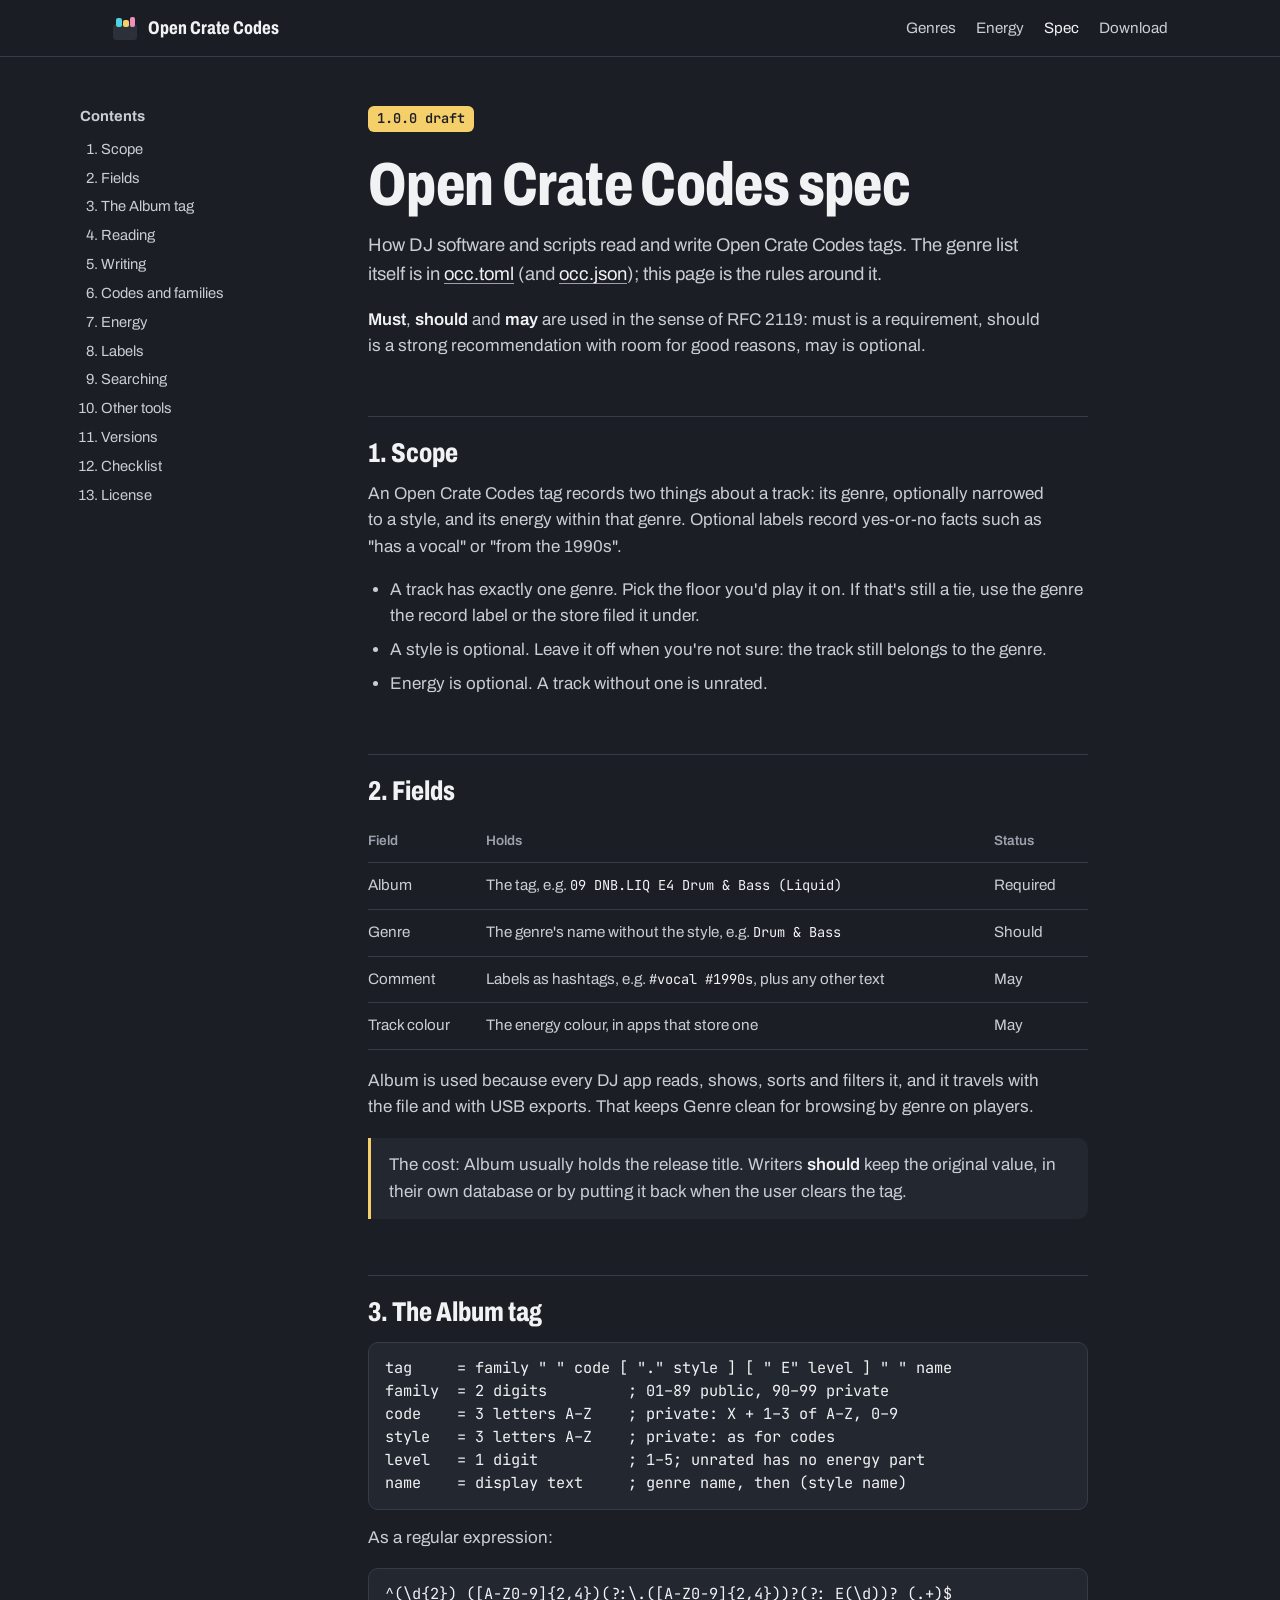
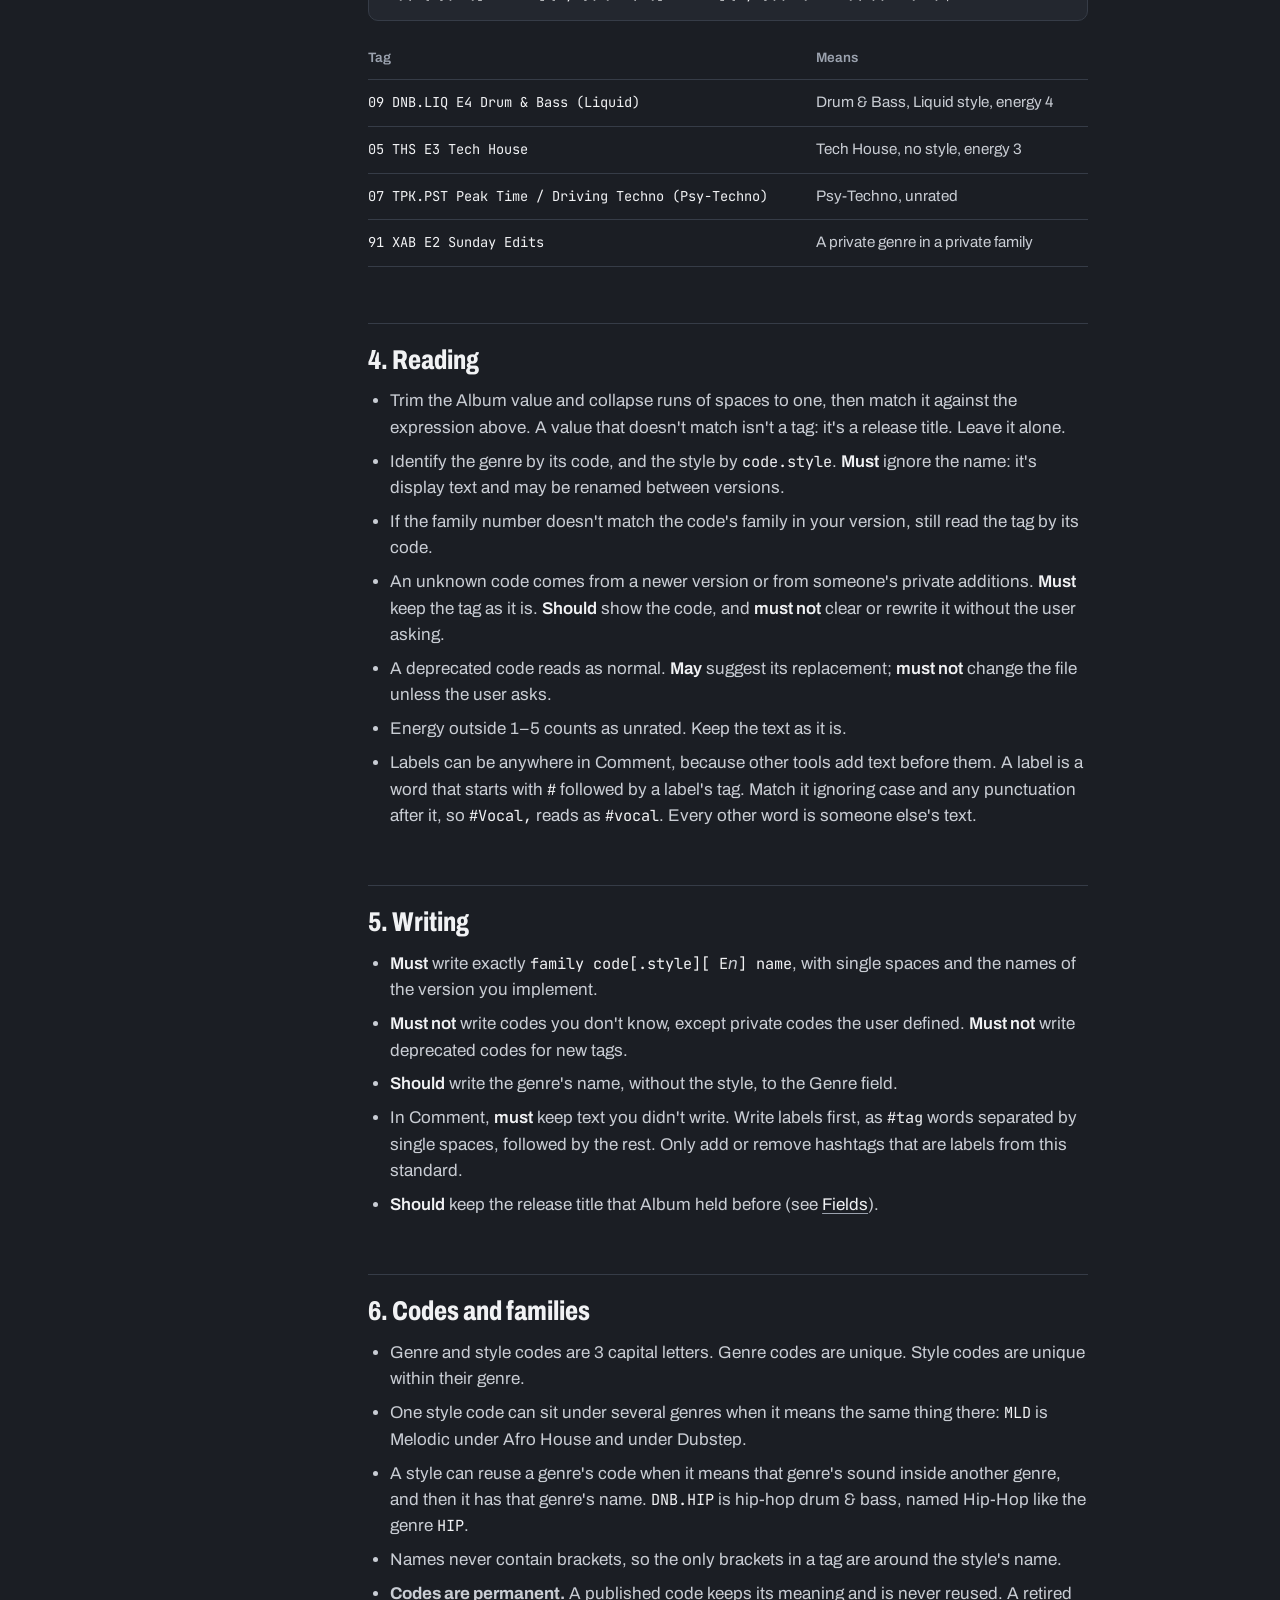
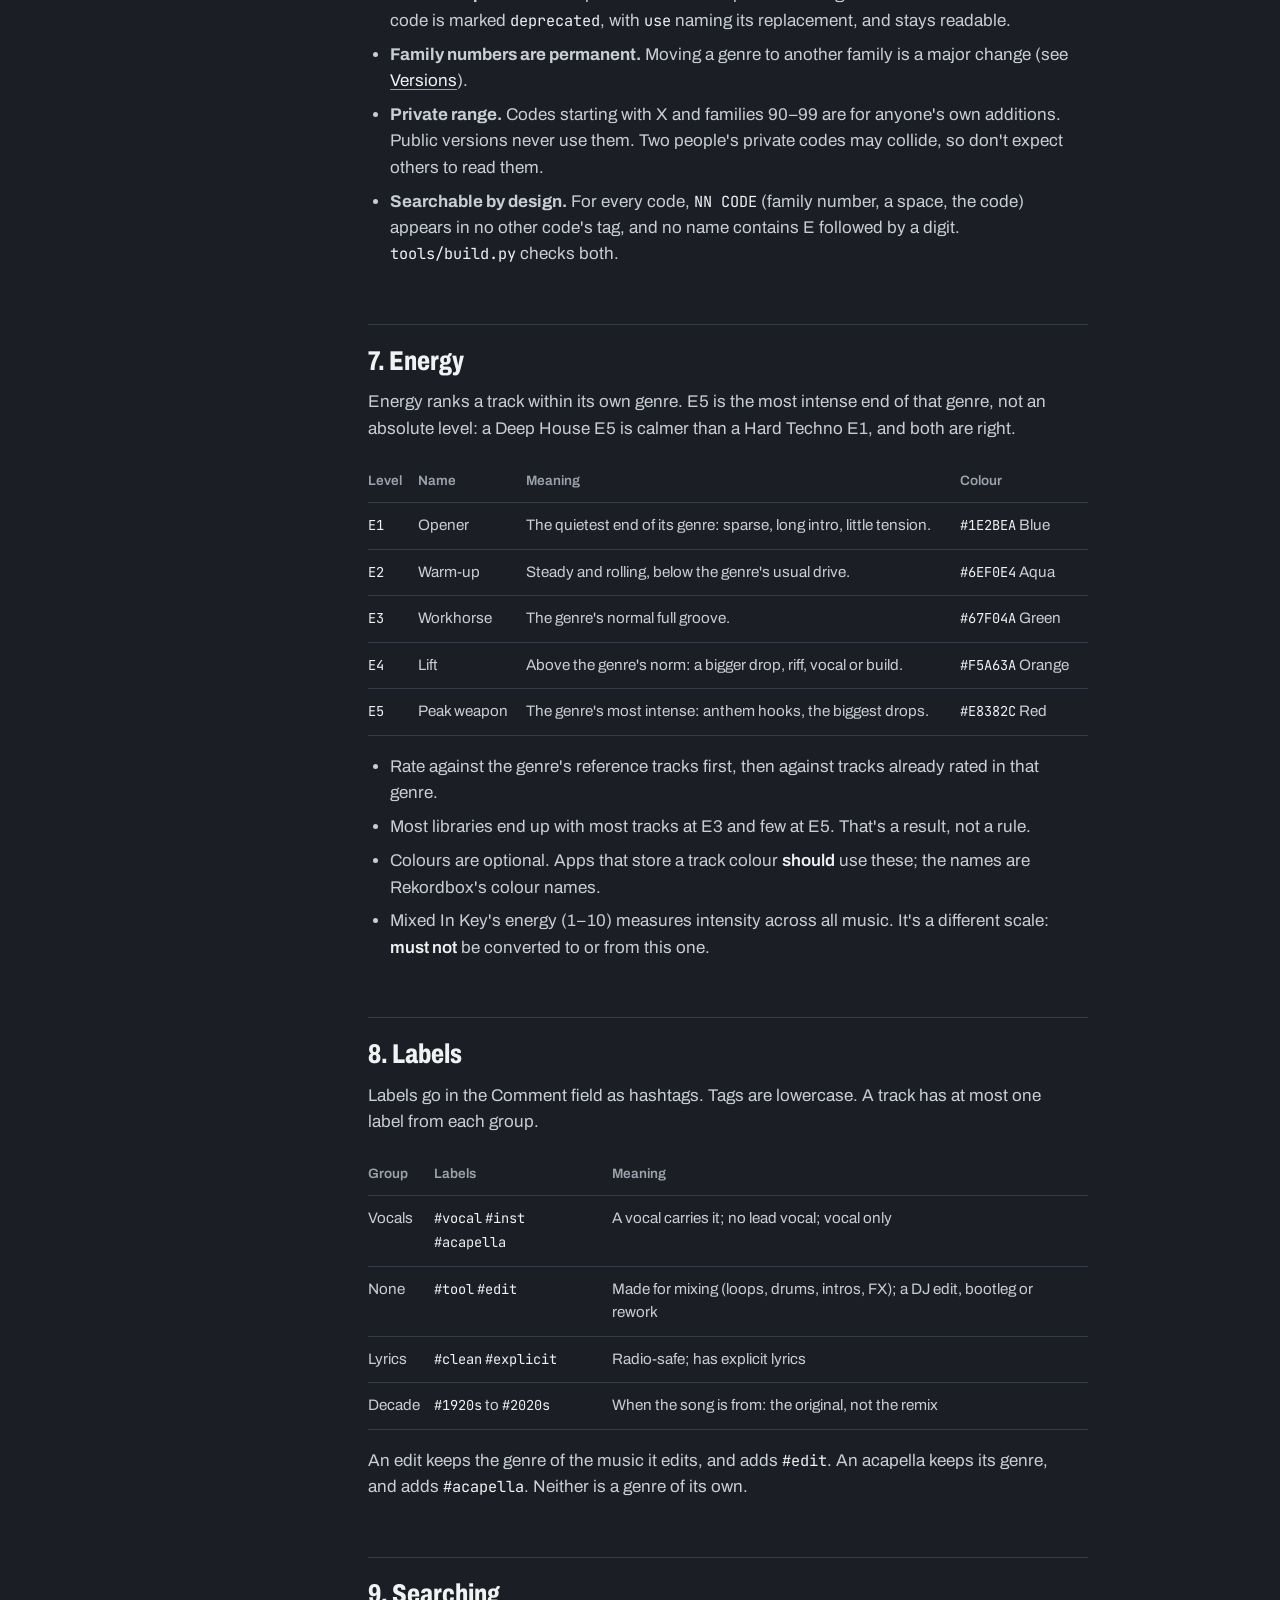
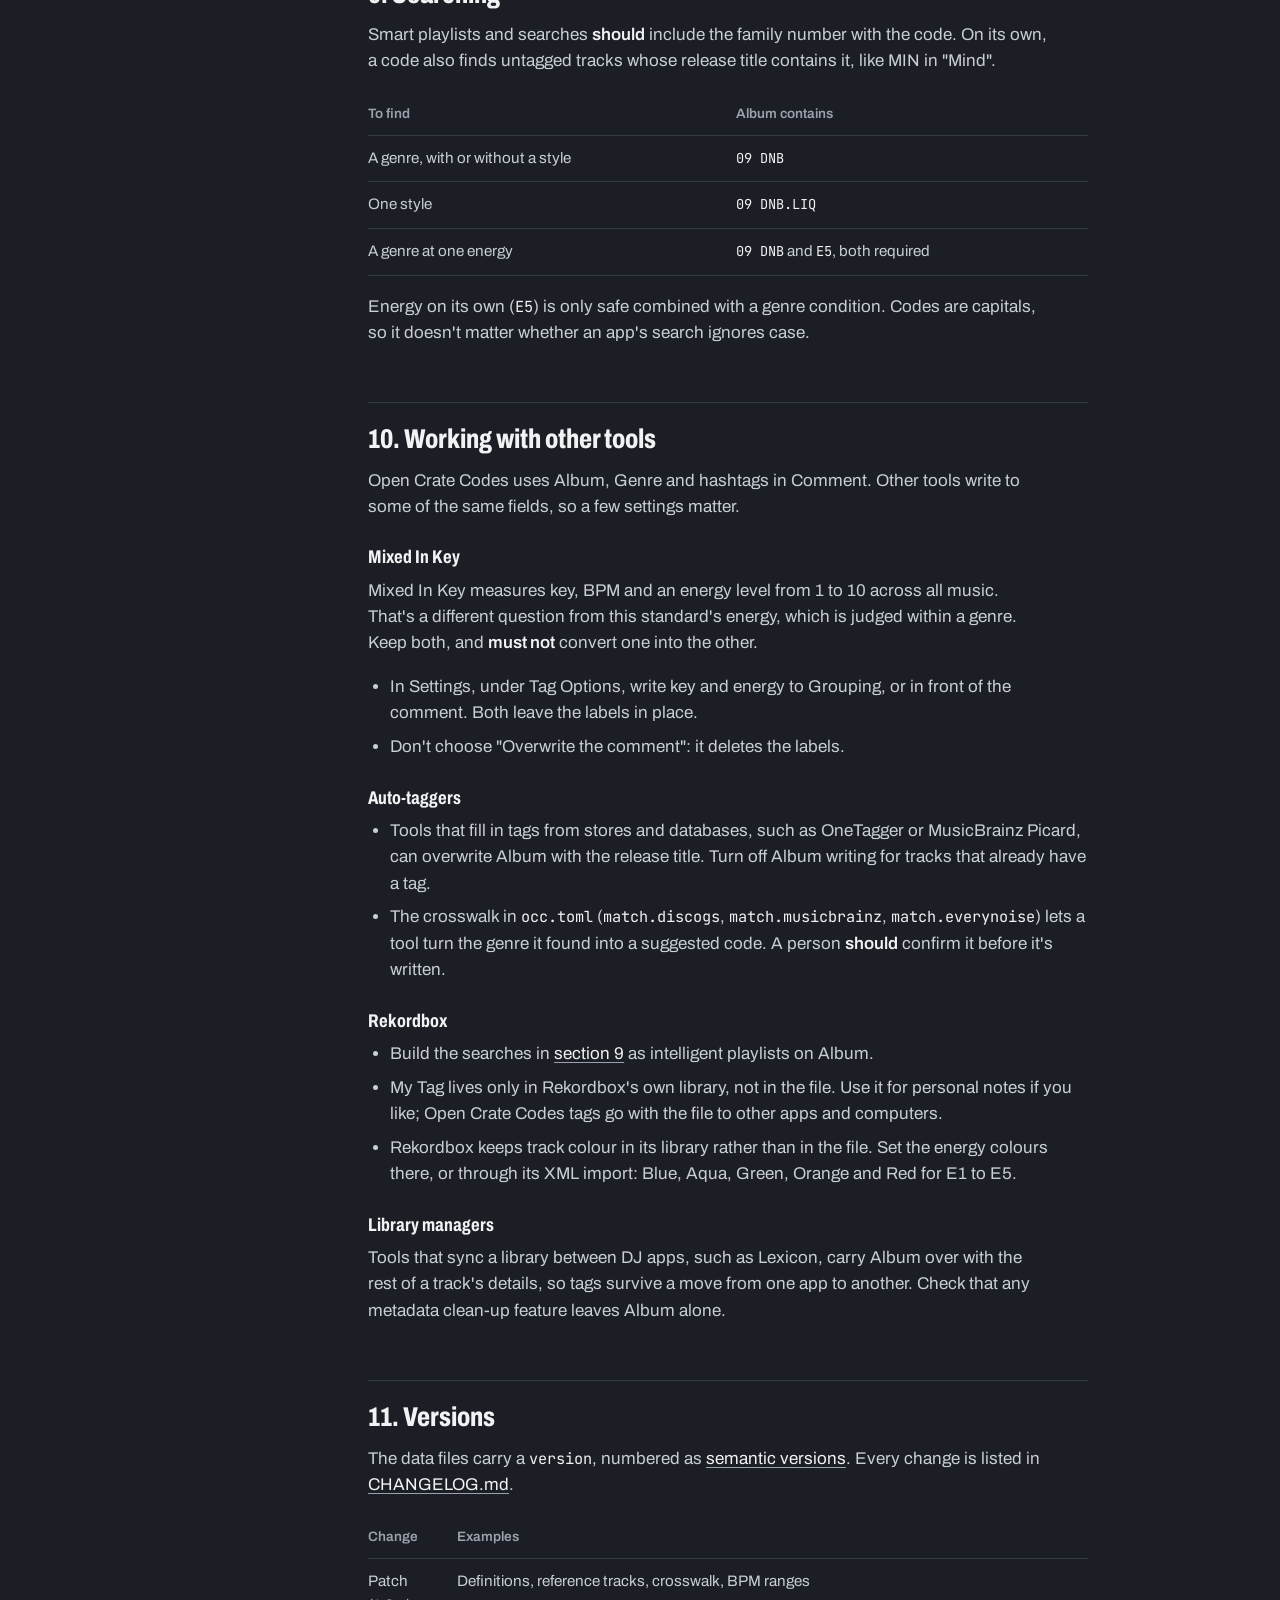
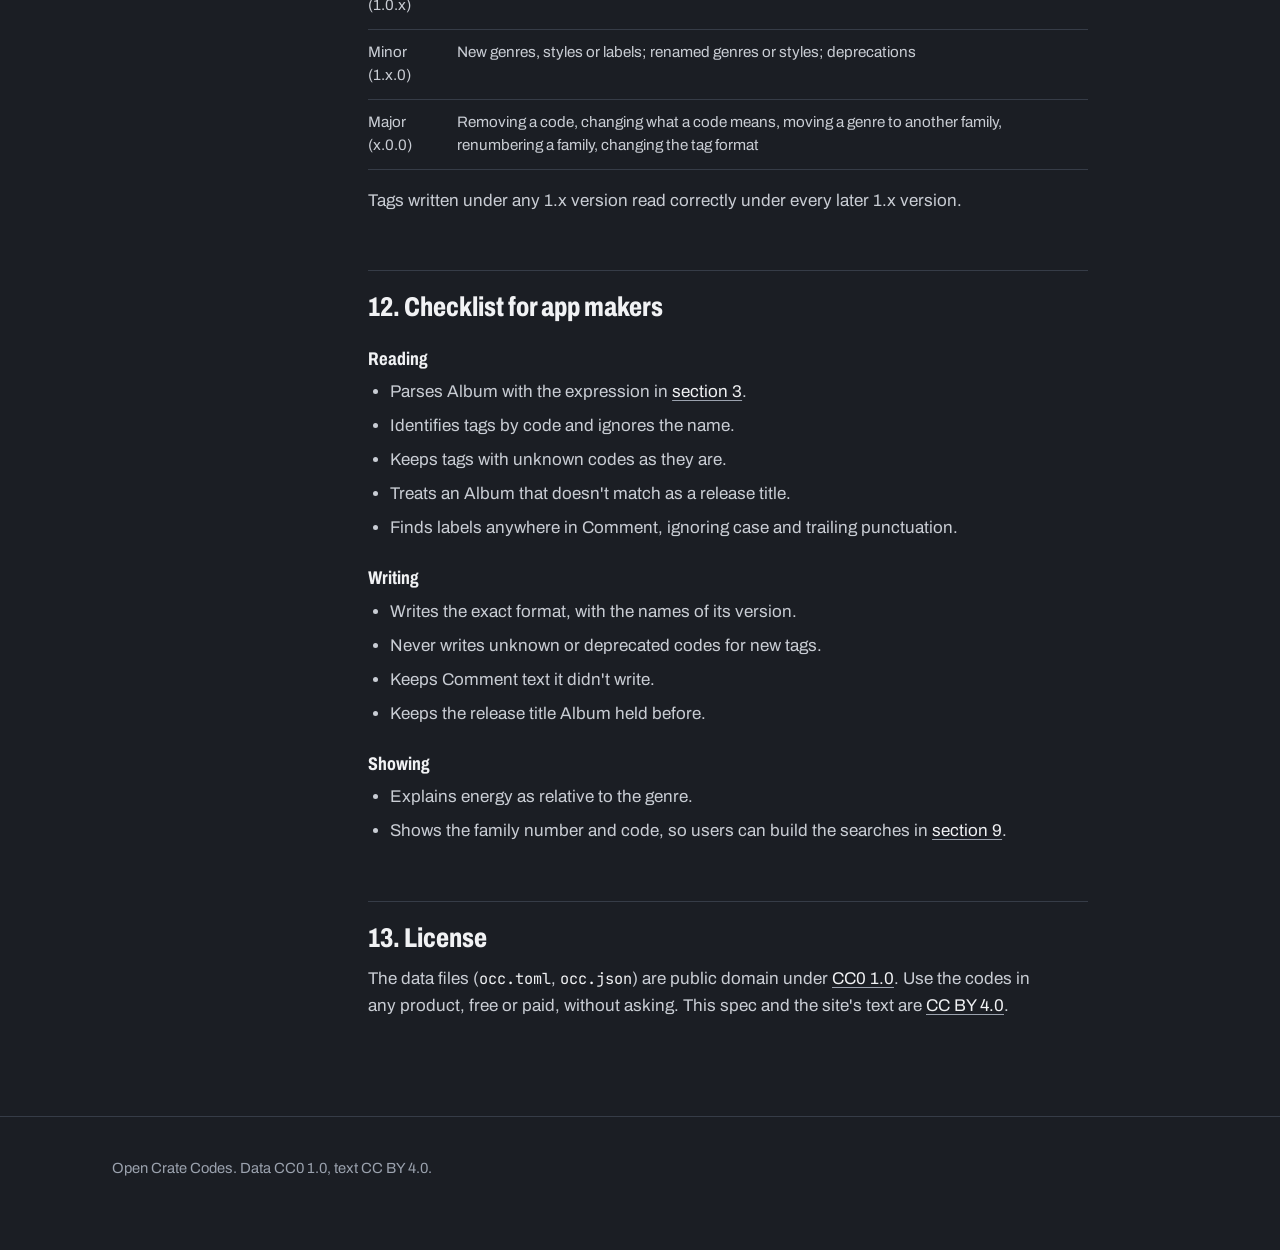
==== spec.html @ 87630970 "Initial commit" ====
<!doctype html>
<html lang="en">
<head>
<meta charset="utf-8">
<meta name="viewport" content="width=device-width, initial-scale=1, viewport-fit=cover">
<title>Open Crate Codes spec</title>
<meta name="description" content="How to read and write Open Crate Codes genre and energy tags: fields, grammar, codes, energy, labels and versioning.">
<meta name="theme-color" content="#1B1E24">
<link rel="icon" href="favicon.svg" type="image/svg+xml">
<link rel="preconnect" href="https://fonts.googleapis.com">
<link rel="preconnect" href="https://fonts.gstatic.com" crossorigin>
<link rel="stylesheet" href="https://fonts.googleapis.com/css2?family=Archivo:wdth,wght@62..125,100..900&family=JetBrains+Mono:wght@400..700&display=swap">
<link rel="stylesheet" href="style.css">
</head>
<body>

<header class="top">
  <div class="wrap">
    <a class="mark" href="index.html" aria-label="Open Crate Codes home">
      <svg viewBox="0 0 26 26" aria-hidden="true"><rect x="1" y="9" width="24" height="16" rx="3" fill="#2B3039"/><rect x="4" y="3" width="6" height="9" rx="2" fill="#4FD1E0"/><rect x="11" y="5" width="6" height="7" rx="2" fill="#F5D06A"/><rect x="18" y="2" width="5" height="10" rx="2" fill="#F28FB8"/></svg>
      <span>Open Crate Codes</span>
    </a>
    <nav aria-label="Main">
      <ul>
        <li><a href="index.html#genres">Genres</a></li>
        <li><a href="index.html#energy">Energy</a></li>
        <li><a href="spec.html" aria-current="page">Spec</a></li>
        <li><a href="index.html#use">Download</a></li>
      </ul>
    </nav>
  </div>
</header>

<main class="wrap doc">
  <nav class="toc" aria-label="Contents">
    <b>Contents</b>
    <ol>
      <li><a href="#scope">Scope</a></li>
      <li><a href="#fields">Fields</a></li>
      <li><a href="#grammar">The Album tag</a></li>
      <li><a href="#reading">Reading</a></li>
      <li><a href="#writing">Writing</a></li>
      <li><a href="#codes">Codes and families</a></li>
      <li><a href="#energy">Energy</a></li>
      <li><a href="#labels">Labels</a></li>
      <li><a href="#searching">Searching</a></li>
      <li><a href="#tools">Other tools</a></li>
      <li><a href="#versions">Versions</a></li>
      <li><a href="#checklist">Checklist</a></li>
      <li><a href="#license">License</a></li>
    </ol>
  </nav>

  <article class="prose">
    <span class="draft">1.0.0 draft</span>
    <h1>Open Crate Codes spec</h1>
    <p class="lede">How DJ software and scripts read and write Open Crate Codes tags. The genre list itself is in <a href="occ.toml">occ.toml</a> (and <a href="occ.json">occ.json</a>); this page is the rules around it.</p>
    <p><span class="must">Must</span>, <span class="must">should</span> and <span class="must">may</span> are used in the sense of RFC 2119: must is a requirement, should is a strong recommendation with room for good reasons, may is optional.</p>

    <h2 id="scope">1. Scope</h2>
    <p>An Open Crate Codes tag records two things about a track: its genre, optionally narrowed to a style, and its energy within that genre. Optional labels record yes-or-no facts such as "has a vocal" or "from the 1990s".</p>
    <ul>
      <li>A track has exactly one genre. Pick the floor you'd play it on. If that's still a tie, use the genre the record label or the store filed it under.</li>
      <li>A style is optional. Leave it off when you're not sure: the track still belongs to the genre.</li>
      <li>Energy is optional. A track without one is unrated.</li>
    </ul>

    <h2 id="fields">2. Fields</h2>
    <table>
      <thead><tr><th scope="col">Field</th><th scope="col">Holds</th><th scope="col">Status</th></tr></thead>
      <tbody>
        <tr><td>Album</td><td>The tag, e.g. <code>09 DNB.LIQ E4 Drum &amp; Bass (Liquid)</code></td><td>Required</td></tr>
        <tr><td>Genre</td><td>The genre's name without the style, e.g. <code>Drum &amp; Bass</code></td><td>Should</td></tr>
        <tr><td>Comment</td><td>Labels as hashtags, e.g. <code>#vocal #1990s</code>, plus any other text</td><td>May</td></tr>
        <tr><td>Track colour</td><td>The energy colour, in apps that store one</td><td>May</td></tr>
      </tbody>
    </table>
    <p>Album is used because every DJ app reads, shows, sorts and filters it, and it travels with the file and with USB exports. That keeps Genre clean for browsing by genre on players.</p>
    <div class="callout"><p>The cost: Album usually holds the release title. Writers <span class="must">should</span> keep the original value, in their own database or by putting it back when the user clears the tag.</p></div>

    <h2 id="grammar">3. The Album tag</h2>
    <pre>tag     = family " " code [ "." style ] [ " E" level ] " " name
family  = 2 digits         ; 01–89 public, 90–99 private
code    = 3 letters A–Z    ; private: X + 1–3 of A–Z, 0–9
style   = 3 letters A–Z    ; private: as for codes
level   = 1 digit          ; 1–5; unrated has no energy part
name    = display text     ; genre name, then (style name)</pre>
    <p>As a regular expression:</p>
    <pre>^(\d{2}) ([A-Z0-9]{2,4})(?:\.([A-Z0-9]{2,4}))?(?: E(\d))? (.+)$</pre>
    <table>
      <thead><tr><th scope="col">Tag</th><th scope="col">Means</th></tr></thead>
      <tbody>
        <tr><td><code>09 DNB.LIQ E4 Drum &amp; Bass (Liquid)</code></td><td>Drum &amp; Bass, Liquid style, energy 4</td></tr>
        <tr><td><code>05 THS E3 Tech House</code></td><td>Tech House, no style, energy 3</td></tr>
        <tr><td><code>07 TPK.PST Peak Time / Driving Techno (Psy-Techno)</code></td><td>Psy-Techno, unrated</td></tr>
        <tr><td><code>91 XAB E2 Sunday Edits</code></td><td>A private genre in a private family</td></tr>
      </tbody>
    </table>

    <h2 id="reading">4. Reading</h2>
    <ul>
      <li>Trim the Album value and collapse runs of spaces to one, then match it against the expression above. A value that doesn't match isn't a tag: it's a release title. Leave it alone.</li>
      <li>Identify the genre by its code, and the style by <code>code.style</code>. <span class="must">Must</span> ignore the name: it's display text and may be renamed between versions.</li>
      <li>If the family number doesn't match the code's family in your version, still read the tag by its code.</li>
      <li>An unknown code comes from a newer version or from someone's private additions. <span class="must">Must</span> keep the tag as it is. <span class="must">Should</span> show the code, and <span class="must">must not</span> clear or rewrite it without the user asking.</li>
      <li>A deprecated code reads as normal. <span class="must">May</span> suggest its replacement; <span class="must">must not</span> change the file unless the user asks.</li>
      <li>Energy outside 1–5 counts as unrated. Keep the text as it is.</li>
      <li>Labels can be anywhere in Comment, because other tools add text before them. A label is a word that starts with <code>#</code> followed by a label's tag. Match it ignoring case and any punctuation after it, so <code>#Vocal,</code> reads as <code>#vocal</code>. Every other word is someone else's text.</li>
    </ul>

    <h2 id="writing">5. Writing</h2>
    <ul>
      <li><span class="must">Must</span> write exactly <code>family code[.style][ E</code><i>n</i><code>] name</code>, with single spaces and the names of the version you implement.</li>
      <li><span class="must">Must not</span> write codes you don't know, except private codes the user defined. <span class="must">Must not</span> write deprecated codes for new tags.</li>
      <li><span class="must">Should</span> write the genre's name, without the style, to the Genre field.</li>
      <li>In Comment, <span class="must">must</span> keep text you didn't write. Write labels first, as <code>#tag</code> words separated by single spaces, followed by the rest. Only add or remove hashtags that are labels from this standard.</li>
      <li><span class="must">Should</span> keep the release title that Album held before (see <a href="#fields">Fields</a>).</li>
    </ul>

    <h2 id="codes">6. Codes and families</h2>
    <ul>
      <li>Genre and style codes are 3 capital letters. Genre codes are unique. Style codes are unique within their genre.</li>
      <li>One style code can sit under several genres when it means the same thing there: <code>MLD</code> is Melodic under Afro House and under Dubstep.</li>
      <li>A style can reuse a genre's code when it means that genre's sound inside another genre, and then it has that genre's name. <code>DNB.HIP</code> is hip-hop drum &amp; bass, named Hip-Hop like the genre <code>HIP</code>.</li>
      <li>Names never contain brackets, so the only brackets in a tag are around the style's name.</li>
      <li><b>Codes are permanent.</b> A published code keeps its meaning and is never reused. A retired code is marked <code>deprecated</code>, with <code>use</code> naming its replacement, and stays readable.</li>
      <li><b>Family numbers are permanent.</b> Moving a genre to another family is a major change (see <a href="#versions">Versions</a>).</li>
      <li><b>Private range.</b> Codes starting with X and families 90–99 are for anyone's own additions. Public versions never use them. Two people's private codes may collide, so don't expect others to read them.</li>
      <li><b>Searchable by design.</b> For every code, <code>NN CODE</code> (family number, a space, the code) appears in no other code's tag, and no name contains E followed by a digit. <code>tools/build.py</code> checks both.</li>
    </ul>

    <h2 id="energy">7. Energy</h2>
    <p>Energy ranks a track within its own genre. E5 is the most intense end of that genre, not an absolute level: a Deep House E5 is calmer than a Hard Techno E1, and both are right.</p>
    <table>
      <thead><tr><th scope="col">Level</th><th scope="col">Name</th><th scope="col">Meaning</th><th scope="col">Colour</th></tr></thead>
      <tbody>
        <tr><td><code>E1</code></td><td>Opener</td><td>The quietest end of its genre: sparse, long intro, little tension.</td><td><code>#1E2BEA</code> Blue</td></tr>
        <tr><td><code>E2</code></td><td>Warm-up</td><td>Steady and rolling, below the genre's usual drive.</td><td><code>#6EF0E4</code> Aqua</td></tr>
        <tr><td><code>E3</code></td><td>Workhorse</td><td>The genre's normal full groove.</td><td><code>#67F04A</code> Green</td></tr>
        <tr><td><code>E4</code></td><td>Lift</td><td>Above the genre's norm: a bigger drop, riff, vocal or build.</td><td><code>#F5A63A</code> Orange</td></tr>
        <tr><td><code>E5</code></td><td>Peak weapon</td><td>The genre's most intense: anthem hooks, the biggest drops.</td><td><code>#E8382C</code> Red</td></tr>
      </tbody>
    </table>
    <ul>
      <li>Rate against the genre's reference tracks first, then against tracks already rated in that genre.</li>
      <li>Most libraries end up with most tracks at E3 and few at E5. That's a result, not a rule.</li>
      <li>Colours are optional. Apps that store a track colour <span class="must">should</span> use these; the names are Rekordbox's colour names.</li>
      <li>Mixed In Key's energy (1–10) measures intensity across all music. It's a different scale: <span class="must">must not</span> be converted to or from this one.</li>
    </ul>

    <h2 id="labels">8. Labels</h2>
    <p>Labels go in the Comment field as hashtags. Tags are lowercase. A track has at most one label from each group.</p>
    <table>
      <thead><tr><th scope="col">Group</th><th scope="col">Labels</th><th scope="col">Meaning</th></tr></thead>
      <tbody>
        <tr><td>Vocals</td><td><code>#vocal</code> <code>#inst</code> <code>#acapella</code></td><td>A vocal carries it; no lead vocal; vocal only</td></tr>
        <tr><td>None</td><td><code>#tool</code> <code>#edit</code></td><td>Made for mixing (loops, drums, intros, FX); a DJ edit, bootleg or rework</td></tr>
        <tr><td>Lyrics</td><td><code>#clean</code> <code>#explicit</code></td><td>Radio-safe; has explicit lyrics</td></tr>
        <tr><td>Decade</td><td><code>#1920s</code> to <code>#2020s</code></td><td>When the song is from: the original, not the remix</td></tr>
      </tbody>
    </table>
    <p>An edit keeps the genre of the music it edits, and adds <code>#edit</code>. An acapella keeps its genre, and adds <code>#acapella</code>. Neither is a genre of its own.</p>

    <h2 id="searching">9. Searching</h2>
    <p>Smart playlists and searches <span class="must">should</span> include the family number with the code. On its own, a code also finds untagged tracks whose release title contains it, like MIN in "Mind".</p>
    <table>
      <thead><tr><th scope="col">To find</th><th scope="col">Album contains</th></tr></thead>
      <tbody>
        <tr><td>A genre, with or without a style</td><td><code>09 DNB</code></td></tr>
        <tr><td>One style</td><td><code>09 DNB.LIQ</code></td></tr>
        <tr><td>A genre at one energy</td><td><code>09 DNB</code> and <code>E5</code>, both required</td></tr>
      </tbody>
    </table>
    <p>Energy on its own (<code>E5</code>) is only safe combined with a genre condition. Codes are capitals, so it doesn't matter whether an app's search ignores case.</p>

    <h2 id="tools">10. Working with other tools</h2>
    <p>Open Crate Codes uses Album, Genre and hashtags in Comment. Other tools write to some of the same fields, so a few settings matter.</p>

    <h3>Mixed In Key</h3>
    <p>Mixed In Key measures key, BPM and an energy level from 1 to 10 across all music. That's a different question from this standard's energy, which is judged within a genre. Keep both, and <span class="must">must not</span> convert one into the other.</p>
    <ul>
      <li>In Settings, under Tag Options, write key and energy to Grouping, or in front of the comment. Both leave the labels in place.</li>
      <li>Don't choose "Overwrite the comment": it deletes the labels.</li>
    </ul>

    <h3>Auto-taggers</h3>
    <ul>
      <li>Tools that fill in tags from stores and databases, such as OneTagger or MusicBrainz Picard, can overwrite Album with the release title. Turn off Album writing for tracks that already have a tag.</li>
      <li>The crosswalk in <code>occ.toml</code> (<code>match.discogs</code>, <code>match.musicbrainz</code>, <code>match.everynoise</code>) lets a tool turn the genre it found into a suggested code. A person <span class="must">should</span> confirm it before it's written.</li>
    </ul>

    <h3>Rekordbox</h3>
    <ul>
      <li>Build the searches in <a href="#searching">section 9</a> as intelligent playlists on Album.</li>
      <li>My Tag lives only in Rekordbox's own library, not in the file. Use it for personal notes if you like; Open Crate Codes tags go with the file to other apps and computers.</li>
      <li>Rekordbox keeps track colour in its library rather than in the file. Set the energy colours there, or through its XML import: Blue, Aqua, Green, Orange and Red for E1 to E5.</li>
    </ul>

    <h3>Library managers</h3>
    <p>Tools that sync a library between DJ apps, such as Lexicon, carry Album over with the rest of a track's details, so tags survive a move from one app to another. Check that any metadata clean-up feature leaves Album alone.</p>

    <h2 id="versions">11. Versions</h2>
    <p>The data files carry a <code>version</code>, numbered as <a href="https://semver.org/">semantic versions</a>. Every change is listed in <a href="CHANGELOG.md">CHANGELOG.md</a>.</p>
    <table>
      <thead><tr><th scope="col">Change</th><th scope="col">Examples</th></tr></thead>
      <tbody>
        <tr><td>Patch (1.0.x)</td><td>Definitions, reference tracks, crosswalk, BPM ranges</td></tr>
        <tr><td>Minor (1.x.0)</td><td>New genres, styles or labels; renamed genres or styles; deprecations</td></tr>
        <tr><td>Major (x.0.0)</td><td>Removing a code, changing what a code means, moving a genre to another family, renumbering a family, changing the tag format</td></tr>
      </tbody>
    </table>
    <p>Tags written under any 1.x version read correctly under every later 1.x version.</p>

    <h2 id="checklist">12. Checklist for app makers</h2>
    <h3>Reading</h3>
    <ul>
      <li>Parses Album with the expression in <a href="#grammar">section 3</a>.</li>
      <li>Identifies tags by code and ignores the name.</li>
      <li>Keeps tags with unknown codes as they are.</li>
      <li>Treats an Album that doesn't match as a release title.</li>
      <li>Finds labels anywhere in Comment, ignoring case and trailing punctuation.</li>
    </ul>
    <h3>Writing</h3>
    <ul>
      <li>Writes the exact format, with the names of its version.</li>
      <li>Never writes unknown or deprecated codes for new tags.</li>
      <li>Keeps Comment text it didn't write.</li>
      <li>Keeps the release title Album held before.</li>
    </ul>
    <h3>Showing</h3>
    <ul>
      <li>Explains energy as relative to the genre.</li>
      <li>Shows the family number and code, so users can build the searches in <a href="#searching">section 9</a>.</li>
    </ul>

    <h2 id="license">13. License</h2>
    <p>The data files (<code>occ.toml</code>, <code>occ.json</code>) are public domain under <a href="https://creativecommons.org/publicdomain/zero/1.0/">CC0 1.0</a>. Use the codes in any product, free or paid, without asking. This spec and the site's text are <a href="https://creativecommons.org/licenses/by/4.0/">CC BY 4.0</a>.</p>
  </article>
</main>

<footer>
  <div class="wrap">
    <p>Open Crate Codes. Data CC0 1.0, text CC BY 4.0.</p>
  </div>
</footer>
</body>
</html>
---- style.css ----
/* Open Crate Codes. One graphite crate; the colour comes from the standard itself: 12 family
   colours and 5 energy colours. Headings are condensed like crate-divider labels; anything you'd
   type into a tag is set in mono. */
:root {
  --ground: #1B1E24;
  --surface: #23272F;
  --raised: #2B3039;
  --line: #363C47;
  --ink: #F1F2F4;
  --ink-2: #C9CDD4;
  --muted: #9BA2AE;
  --focus: #F5D06A;

  --e1: #1E2BEA; --e2: #6EF0E4; --e3: #67F04A; --e4: #F5A63A; --e5: #E8382C;

  --sans: "Archivo", system-ui, -apple-system, "Segoe UI", sans-serif;
  --mono: "JetBrains Mono", ui-monospace, "SF Mono", Menlo, monospace;

  --wrap: 1120px;
  --gutter: 16px;
  color-scheme: dark;
}
@media (min-width: 720px) { :root { --gutter: 32px; } }

* { box-sizing: border-box; }
/* Components set their own display; `hidden` must still win. */
[hidden] { display: none !important; }
html { -webkit-text-size-adjust: 100%; scroll-padding-top: 72px; }
body {
  margin: 0;
  background: var(--ground);
  color: var(--ink-2);
  font: 400 17px/1.55 var(--sans);
}
img, svg { display: block; max-width: 100%; }
a { color: var(--ink); text-decoration-color: var(--muted); text-underline-offset: 3px; }
a:hover { text-decoration-color: var(--ink); }
:focus-visible { outline: 2px solid var(--focus); outline-offset: 3px; border-radius: 4px; }
code, kbd, pre { font-family: var(--mono); font-size: .9em; }
code { color: var(--ink); }
h1, h2, h3 { color: var(--ink); font-family: var(--sans); font-stretch: 75%; line-height: 1.05; margin: 0; }
h1 { font-size: clamp(2.3rem, 6vw, 3.8rem); font-weight: 800; letter-spacing: -.01em; }
h2 { font-size: clamp(1.8rem, 4vw, 2.6rem); font-weight: 780; }
h3 { font-size: 1.3rem; font-weight: 720; }
p { margin: 0 0 1em; max-width: 68ch; }
.wrap { max-width: var(--wrap); margin: 0 auto; padding: 0 var(--gutter); }
.lede { font-size: 1.15rem; color: var(--ink-2); max-width: 60ch; }
.muted { color: var(--muted); }
.sr-only { position: absolute; width: 1px; height: 1px; overflow: hidden; clip: rect(0 0 0 0); white-space: nowrap; }

/* Header */
.top { position: sticky; top: 0; z-index: 10; background: color-mix(in srgb, var(--ground) 92%, transparent); backdrop-filter: blur(8px); border-bottom: 1px solid var(--line); }
.top .wrap { display: flex; align-items: center; gap: 24px; height: 56px; }
.mark { display: flex; align-items: center; gap: 10px; color: var(--ink); text-decoration: none; font-weight: 750; font-stretch: 75%; font-size: 1.15rem; white-space: nowrap; }
.mark svg { width: 26px; height: 26px; }
.top nav { margin-left: auto; overflow-x: auto; scrollbar-width: none; }
.top nav::-webkit-scrollbar { display: none; }
.top nav ul { display: flex; gap: 20px; list-style: none; margin: 0; padding: 0; }
.top nav a { color: var(--ink-2); text-decoration: none; font-size: .95rem; white-space: nowrap; }
.top nav a:hover, .top nav a[aria-current] { color: var(--ink); }
@media (max-width: 719px) {
  .mark span { display: none; }
  .top .wrap { gap: 16px; }
  /* The nav scrolls sideways on phones; the fade shows there's more. */
  .top nav { -webkit-mask-image: linear-gradient(90deg, #000 85%, transparent); mask-image: linear-gradient(90deg, #000 85%, transparent); }
}

.block { padding: 72px 0; border-top: 1px solid var(--line); }
.block > .wrap > h2 { margin-bottom: 14px; }
.draft { display: inline-block; font: 600 .85rem/1 var(--mono); color: var(--ground); background: var(--focus); padding: 6px 9px; border-radius: 6px; margin-bottom: 22px; }

/* Hero: the tag itself */
.hero { padding: 56px 0 64px; }
.hero h1 { max-width: 15ch; margin-bottom: 18px; }
.hero-head p:last-child { margin-bottom: 0; }
@media (min-width: 960px) {
  .hero-head { display: grid; grid-template-columns: 1fr 1fr; gap: 48px; align-items: end; }
  .hero h1 { margin-bottom: 0; }
}
.tag { margin: 40px 0 0; display: flex; flex-wrap: wrap; align-items: flex-start; gap: 6px 0.6ch; font-family: var(--mono); font-size: clamp(1.3rem, 4.1vw, 2.85rem); font-weight: 600; line-height: 1.1; color: var(--ink); }
.tag .part { display: inline-flex; flex-direction: column; gap: 10px; }
.tag .part > span:first-child { white-space: nowrap; }
.tag .part.name > span:first-child { white-space: normal; font-weight: 400; color: var(--ink-2); }
.tag .part small { font: 500 .8rem/1.2 var(--sans); color: var(--muted); border-top: 2px solid currentColor; padding-top: 6px; white-space: nowrap; }
.tag .e { padding: 0 .22em; border-radius: .16em; }
.tag .style { color: var(--muted); }
input[type="search"] { font: inherit; color: var(--ink); background: var(--surface); border: 1px solid var(--line); border-radius: 10px; padding: 10px 12px; min-height: 44px; width: 100%; }

/* Hero studio: the picker on the left, the crate it sorts into on the right. */
/* minmax(0, …) everywhere: the crate's long rows must truncate, not widen the column. */
.studio { display: grid; grid-template-columns: minmax(0, 1fr); gap: 28px; margin-top: 40px; }
@media (min-width: 960px) { .studio { grid-template-columns: minmax(0, 1.5fr) minmax(0, 1fr); gap: 40px; align-items: start; } }
.studio h2 { font-size: 1.25rem; font-weight: 720; }
.pick-top { display: grid; gap: 12px; margin-bottom: 18px; }
@media (min-width: 600px) { .pick-top { grid-template-columns: auto 1fr; align-items: center; gap: 20px; } }

/* Family tabs, cut like crate dividers: 4 across on phones, 6 across on wider screens. */
.fam-tabs { display: grid; grid-template-columns: repeat(4, 1fr); gap: 6px 5px; align-items: end; }
@media (min-width: 600px) { .fam-tabs { grid-template-columns: repeat(6, 1fr); } }
.fam-btn { display: flex; flex-direction: column; align-items: flex-start; gap: 2px; min-height: 58px; padding: 8px 9px 7px; border: 0; border-radius: 10px 10px 3px 3px; cursor: pointer; text-align: left; color: var(--ink-2); background: color-mix(in srgb, var(--fc) 16%, var(--surface)); box-shadow: inset 0 3px 0 var(--fc); font: 500 .78rem/1.15 var(--sans); }
.fam-btn b { font: 700 .9rem var(--mono); color: var(--fc); }
.fam-btn:hover { background: color-mix(in srgb, var(--fc) 28%, var(--surface)); }
.fam-btn[aria-pressed="true"] { background: var(--fc); color: #16181D; box-shadow: none; }
.fam-btn[aria-pressed="true"] b { color: inherit; }
.fam-panel { margin-top: 8px; padding: 14px; background: var(--surface); border-top: 3px solid var(--fc); border-radius: 0 0 12px 12px; display: grid; gap: 14px; }

.chips { display: flex; flex-wrap: wrap; gap: 6px; }
.chip { display: inline-flex; align-items: baseline; gap: 8px; min-height: 44px; padding: 11px 13px; border: 1px solid var(--line); border-radius: 10px; background: var(--ground); color: var(--ink); font: 500 .93rem/1.2 var(--sans); cursor: pointer; text-align: left; }
.chip code { color: var(--fc, var(--ink-2)); font-weight: 700; font-size: .85rem; }
.chip:hover { border-color: var(--ink-2); }
.chip[aria-pressed="true"] { background: var(--fc, var(--ink)); border-color: var(--fc, var(--ink)); color: #16181D; }
.chip[aria-pressed="true"] code { color: inherit; }
.chips.small .chip { min-height: 40px; padding: 9px 11px; font-size: .88rem; }
.results { margin-bottom: 4px; }
.results .chip { background: var(--surface); }
.pick-row { display: grid; gap: 8px; }
.pick-row > span { font-size: .85rem; color: var(--muted); }
.energy-row { margin-top: 18px; }
.energy-pick { display: flex; flex-wrap: wrap; gap: 6px; }
.energy-pick button { font: 600 .9rem/1 var(--mono); color: var(--ink-2); background: var(--surface); border: 1px solid var(--line); border-radius: 10px; min-height: 44px; min-width: 44px; padding: 0 10px; cursor: pointer; }
.energy-pick button[aria-pressed="true"] { background: var(--lc, var(--raised)); border-color: var(--lc, var(--ink-2)); color: var(--lfg, var(--ink)); }

/* The crate: Album values in sorted order, with yours highlighted. */
.crate { background: var(--surface); border: 1px solid var(--line); border-radius: 14px; padding: 18px; }
.crate ol { list-style: none; margin: 14px 0 14px; padding: 0; display: grid; grid-template-columns: minmax(0, 1fr); gap: 2px; }
.crate li { display: flex; align-items: center; gap: 10px; min-height: 34px; padding: 6px 10px; border-radius: 8px; font: 500 .8rem/1.3 var(--mono); color: var(--muted); }
.crate li i { flex: none; width: 11px; height: 11px; border-radius: 3px; }
.crate li i.none { border: 1px solid var(--muted); }
.crate li span { flex: 1; min-width: 0; overflow: hidden; text-overflow: ellipsis; white-space: nowrap; }
.crate li b { flex: none; font: 600 .72rem var(--sans); color: #16181D; background: var(--fc); border-radius: 5px; padding: 2px 6px; }
.crate li.you { background: var(--raised); color: var(--ink); box-shadow: inset 3px 0 0 var(--fc); }
.crate p { margin: 0; font-size: .88rem; color: var(--muted); }

/* Principles */
.rules { display: grid; gap: 28px 48px; grid-template-columns: 1fr; margin-top: 34px; max-width: 880px; }
@media (min-width: 720px) { .rules { grid-template-columns: 1fr 1fr; } }
.rules h3 { font-size: 1.15rem; margin-bottom: 8px; }
.rules p { margin: 0; font-size: .98rem; }

/* Tempo map */
.tempo { margin-top: 34px; }
.tempo-axis, .tempo-row { display: grid; grid-template-columns: 11.5rem 1fr; gap: 12px; align-items: center; }
.tempo-axis { position: sticky; top: 56px; background: var(--ground); z-index: 1; padding: 6px 0; font: 500 .75rem var(--mono); color: var(--muted); }
.tempo-axis .scale { position: relative; height: 1.2em; }
.tempo-axis .scale span { position: absolute; transform: translateX(-50%); }
.tempo-fam { font-size: .82rem; color: var(--muted); padding: 14px 0 4px; }
.tempo-row { min-height: 26px; }
.tempo-row button { all: unset; cursor: pointer; font: 500 .85rem/1.2 var(--mono); color: var(--ink-2); white-space: nowrap; overflow: hidden; text-overflow: ellipsis; }
.tempo-row button:hover, .tempo-row button:focus-visible { color: var(--ink); }
.tempo-row button b { color: var(--fc); font-weight: 700; margin-right: .6ch; }
/* Grid lines every 30 BPM: the map runs 60–210, so every 20%. */
.track { position: relative; height: 12px; background-image: repeating-linear-gradient(90deg, var(--line) 0 1px, transparent 1px 20%); }
.track i { position: absolute; top: 2px; height: 8px; border-radius: 4px; background: var(--fc); }
.track i.open { border-radius: 4px 0 0 4px; -webkit-mask-image: linear-gradient(90deg, #000 70%, transparent); mask-image: linear-gradient(90deg, #000 70%, transparent); }
@media (max-width: 719px) {
  .tempo-axis, .tempo-row { grid-template-columns: 1fr; gap: 4px; }
  .tempo-axis > span:first-child { display: none; }
  .tempo-row { margin-bottom: 6px; }
}

/* Genre browser: families as crate dividers */
.find { display: flex; flex-wrap: wrap; gap: 12px; align-items: center; margin: 30px 0 8px; }
.find input { flex: 1 1 280px; }
.find output { color: var(--muted); font-size: .9rem; }
.fam { margin-top: 40px; }
.fam-tab { display: inline-flex; align-items: baseline; gap: 12px; background: var(--fc); color: #16181D; padding: 8px 16px 7px; border-radius: 12px 12px 0 0; margin-left: var(--tab, 0); }
.fam-tab b { font: 700 1rem var(--mono); }
.fam-tab h3 { color: inherit; font-size: 1.15rem; }
.fam-tab small { font-size: .85rem; opacity: .8; }
@media (min-width: 900px) { .fam-tab { --tab: calc(var(--slot) * 22%); } }
.fam-body { border-top: 3px solid var(--fc); background: var(--surface); border-radius: 0 0 12px 12px; }
.genre { border-bottom: 1px solid var(--line); }
.genre:last-child { border-bottom: 0; }
.genre summary { list-style: none; display: grid; grid-template-columns: 6.5rem 1fr auto; gap: 14px; align-items: baseline; padding: 14px 18px; cursor: pointer; }
.genre summary::-webkit-details-marker { display: none; }
.genre summary:hover { background: var(--raised); }
.genre summary code { color: var(--fc); font-weight: 700; font-size: 1rem; }
.genre summary .gname { color: var(--ink); font-weight: 600; }
.genre summary .gname small { display: block; color: var(--muted); font-weight: 400; font-size: .88rem; margin-top: 2px; }
.genre summary .bpm { font: 500 .82rem var(--mono); color: var(--muted); white-space: nowrap; }
.genre[open] summary { background: var(--raised); }
.genre .more { padding: 4px 18px 22px calc(6.5rem + 32px); display: grid; gap: 16px; }
.genre .more p { margin: 0; color: var(--ink-2); }
.genre .more h4 { margin: 0 0 6px; font-size: .85rem; font-weight: 600; color: var(--muted); }
.styles { display: flex; flex-wrap: wrap; gap: 6px; list-style: none; margin: 0; padding: 0; }
.styles li { font-size: .9rem; background: var(--ground); border: 1px solid var(--line); border-radius: 8px; padding: 4px 9px; }
.styles li code { color: var(--fc); margin-right: .5ch; }
.styles li.gone { text-decoration: line-through; color: var(--muted); }
.refs { list-style: none; margin: 0; padding: 0; display: grid; gap: 6px; }
.refs li { display: flex; gap: 10px; align-items: baseline; }
.echip { font: 700 .75rem/1 var(--mono); padding: 4px 6px; border-radius: 5px; background: var(--lc); color: var(--lfg); flex: none; }
.xwalk { display: grid; gap: 4px; font-size: .92rem; }
.xwalk div { display: grid; grid-template-columns: 7.5rem 1fr; gap: 10px; }
.xwalk span:first-child { color: var(--muted); }
.badge { font-size: .78rem; color: var(--muted); border: 1px solid var(--line); border-radius: 5px; padding: 0 6px; margin-left: 8px; font-weight: 500; vertical-align: 2px; white-space: nowrap; }
.badge.warn { color: var(--focus); border-color: color-mix(in srgb, var(--focus) 45%, transparent); }
@media (max-width: 719px) {
  .genre summary { grid-template-columns: 1fr auto; padding: 12px 14px; }
  .genre summary code { grid-column: 1 / -1; }
  .genre .more { padding: 4px 14px 20px; }
  .xwalk div { grid-template-columns: 1fr; gap: 0; }
}
.empty { padding: 28px 0; color: var(--muted); }

/* Energy */
.ladders { position: relative; display: grid; grid-template-columns: 3.4rem repeat(3, 1fr); gap: 16px; height: 300px; margin: 36px 0 12px; max-width: 760px; }
.ladders .axis { position: relative; font-size: .78rem; color: var(--muted); border-right: 1px solid var(--line); }
.ladders .axis span { position: absolute; right: 8px; transform: translateY(50%); white-space: nowrap; }
.ladder { position: relative; }
.ladder ol { position: absolute; left: 0; right: 0; bottom: var(--lo); height: var(--h); display: flex; flex-direction: column-reverse; gap: 2px; list-style: none; margin: 0; padding: 0; }
.ladder li { flex: 1; border-radius: 4px; background: var(--lc); color: var(--lfg); font: 700 .72rem var(--mono); display: flex; align-items: center; padding-left: 6px; min-height: 0; }
.ladder p { position: absolute; left: 0; right: 0; bottom: calc(var(--lo) + var(--h) + 6px); margin: 0; font-size: .85rem; color: var(--ink); font-weight: 600; line-height: 1.2; }
.levels { display: grid; gap: 2px; margin-top: 30px; max-width: 760px; }
.level { display: grid; grid-template-columns: 3.2rem 1fr; gap: 16px; align-items: start; padding: 14px 0; border-bottom: 1px solid var(--line); }
.level .echip { font-size: .95rem; padding: 7px 8px; text-align: center; }
.level h3 { font-size: 1.1rem; margin-bottom: 4px; }
.level p { margin: 0; }

/* Labels */
.label-groups { display: grid; gap: 30px 48px; grid-template-columns: 1fr; margin-top: 30px; max-width: 880px; }
@media (min-width: 720px) { .label-groups { grid-template-columns: 1fr 1fr; } }
.label-groups h3 { font-size: 1.05rem; margin-bottom: 8px; }
.label-groups ul { display: flex; flex-wrap: wrap; gap: 6px; list-style: none; margin: 0 0 6px; padding: 0; }
.label-groups li { font: 500 .9rem var(--mono); color: var(--ink); background: var(--surface); border: 1px solid var(--line); border-radius: 8px; padding: 4px 9px; }
.label-list { display: grid; grid-template-columns: max-content 1fr; gap: 8px 12px; margin: 0 0 8px; font-size: .95rem; }
.label-list dt code { font-weight: 600; }
.label-list dd { margin: 0; }
.example { font: 500 1.05rem var(--mono); color: var(--ink); background: var(--surface); border: 1px solid var(--line); border-radius: 10px; padding: 14px 16px; margin: 26px 0 0; overflow-wrap: anywhere; }

/* Tables */
.table-wrap { overflow-x: auto; margin-top: 26px; }
table { border-collapse: collapse; width: 100%; font-size: .95rem; }
th, td { text-align: left; vertical-align: top; padding: 11px 14px 11px 0; border-bottom: 1px solid var(--line); }
th { color: var(--muted); font-weight: 600; font-size: .85rem; }
td code { white-space: nowrap; }

/* Downloads */
.files { display: grid; gap: 14px; grid-template-columns: repeat(auto-fit, minmax(220px, 1fr)); margin-top: 28px; }
.file { display: block; background: var(--surface); border: 1px solid var(--line); border-radius: 12px; padding: 16px 18px; text-decoration: none; color: var(--ink-2); }
.file:hover { border-color: var(--ink-2); }
.file b { display: block; color: var(--ink); font: 600 1rem var(--mono); margin-bottom: 4px; }
.file span { font-size: .92rem; }

footer { border-top: 1px solid var(--line); padding: 40px 0 56px; font-size: .92rem; color: var(--muted); }
footer p { max-width: 80ch; }

/* Spec page */
.doc { display: grid; gap: 48px; grid-template-columns: 1fr; padding: 48px 0 80px; }
@media (min-width: 1000px) { .doc { grid-template-columns: 15rem minmax(0, 1fr); } }
.toc { font-size: .92rem; }
@media (min-width: 1000px) { .toc { position: sticky; top: 80px; align-self: start; } }
.toc ol { margin: 10px 0 0; padding-left: 1.4em; display: grid; gap: 6px; }
.toc a { color: var(--ink-2); text-decoration: none; }
.toc a:hover { color: var(--ink); }
.prose { max-width: 72ch; }
.prose h1 { margin-bottom: 14px; }
.prose h2 { font-size: 1.7rem; margin: 56px 0 14px; padding-top: 22px; border-top: 1px solid var(--line); }
.prose h3 { font-size: 1.15rem; margin: 28px 0 10px; }
.prose ul, .prose ol { padding-left: 1.3em; margin: 0 0 1em; }
.prose li { margin: 0 0 .45em; }
.prose pre { background: var(--surface); border: 1px solid var(--line); border-radius: 10px; padding: 14px 16px; overflow-x: auto; color: var(--ink); line-height: 1.5; }
.prose .must { color: var(--ink); font-weight: 600; }
.prose table { margin: 10px 0 18px; }
.callout { background: var(--surface); border-left: 3px solid var(--focus); border-radius: 0 10px 10px 0; padding: 14px 18px; margin: 18px 0; }
.callout p:last-child { margin: 0; }

@media (prefers-reduced-motion: no-preference) {
  .tag .part > span:first-child { transition: color .2s; }
  .genre .more { animation: open .18s ease-out; }
  @keyframes open { from { opacity: 0; transform: translateY(-4px); } }
}
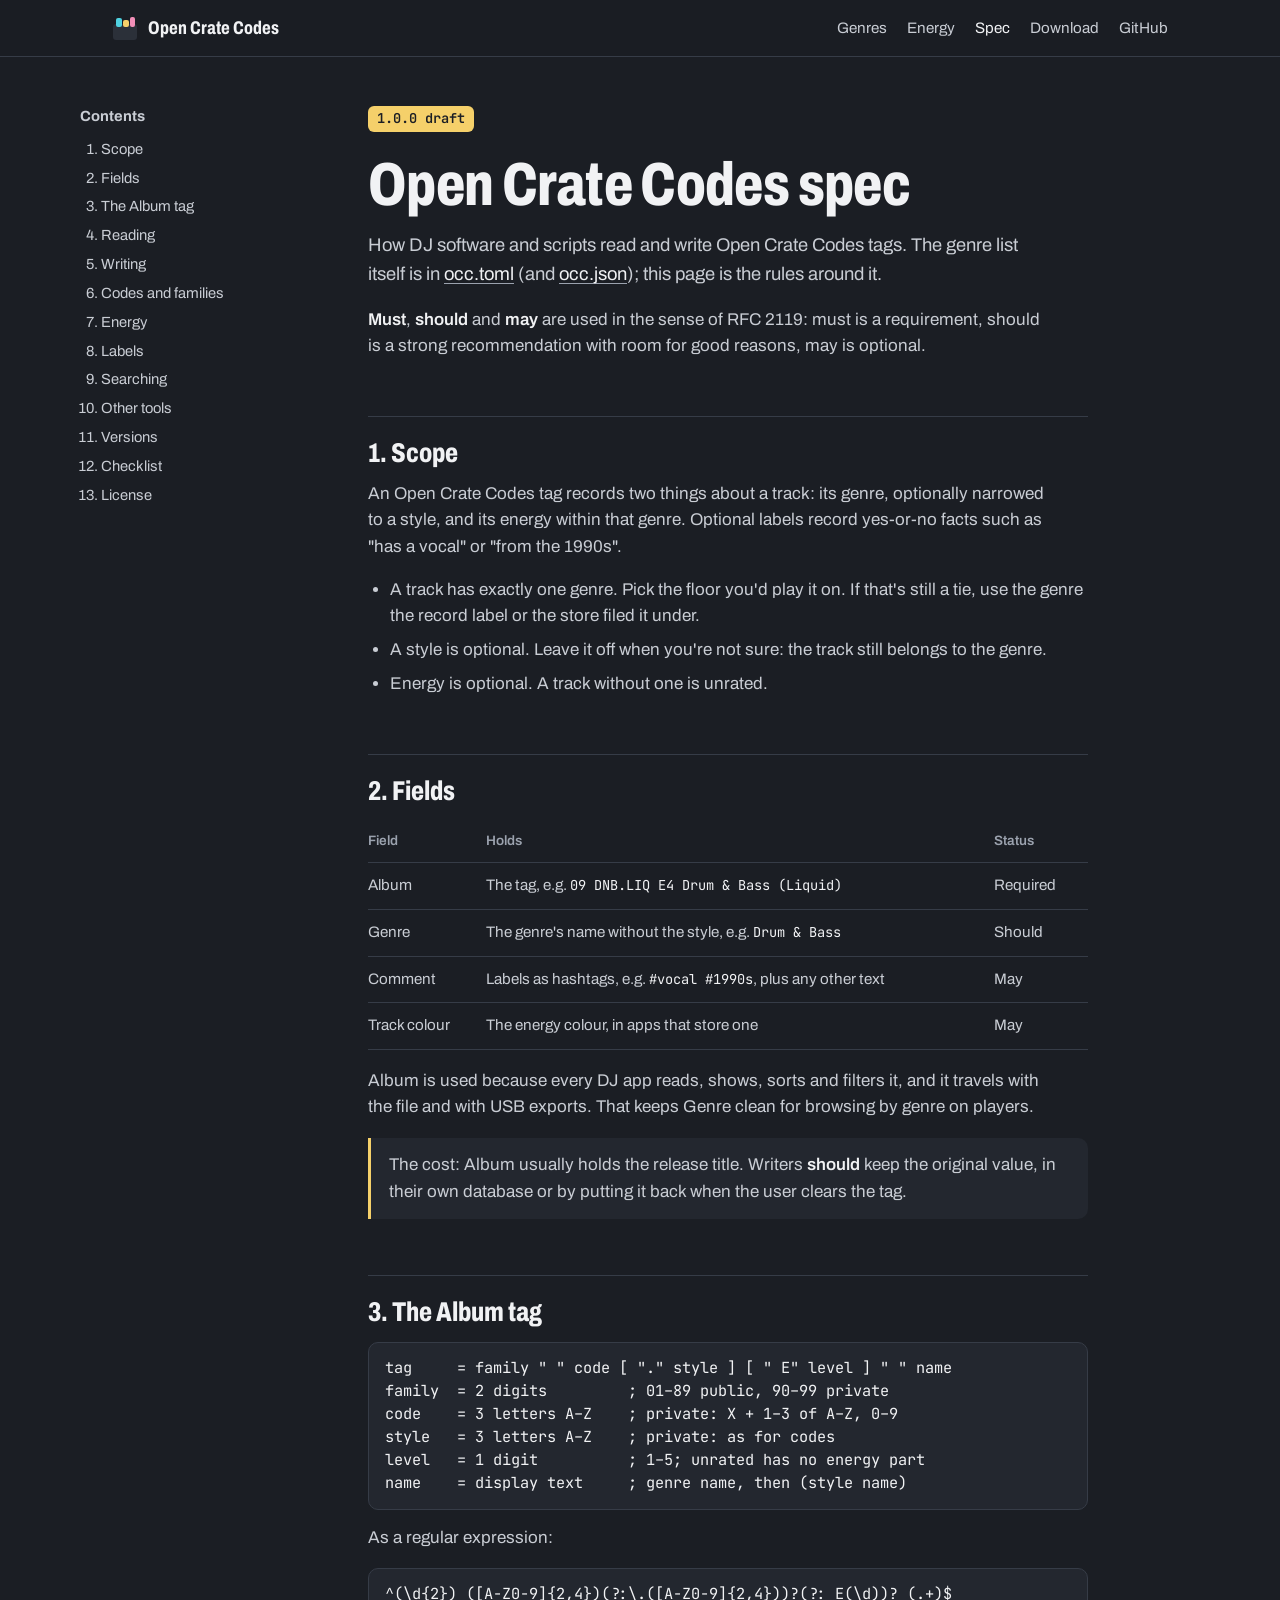
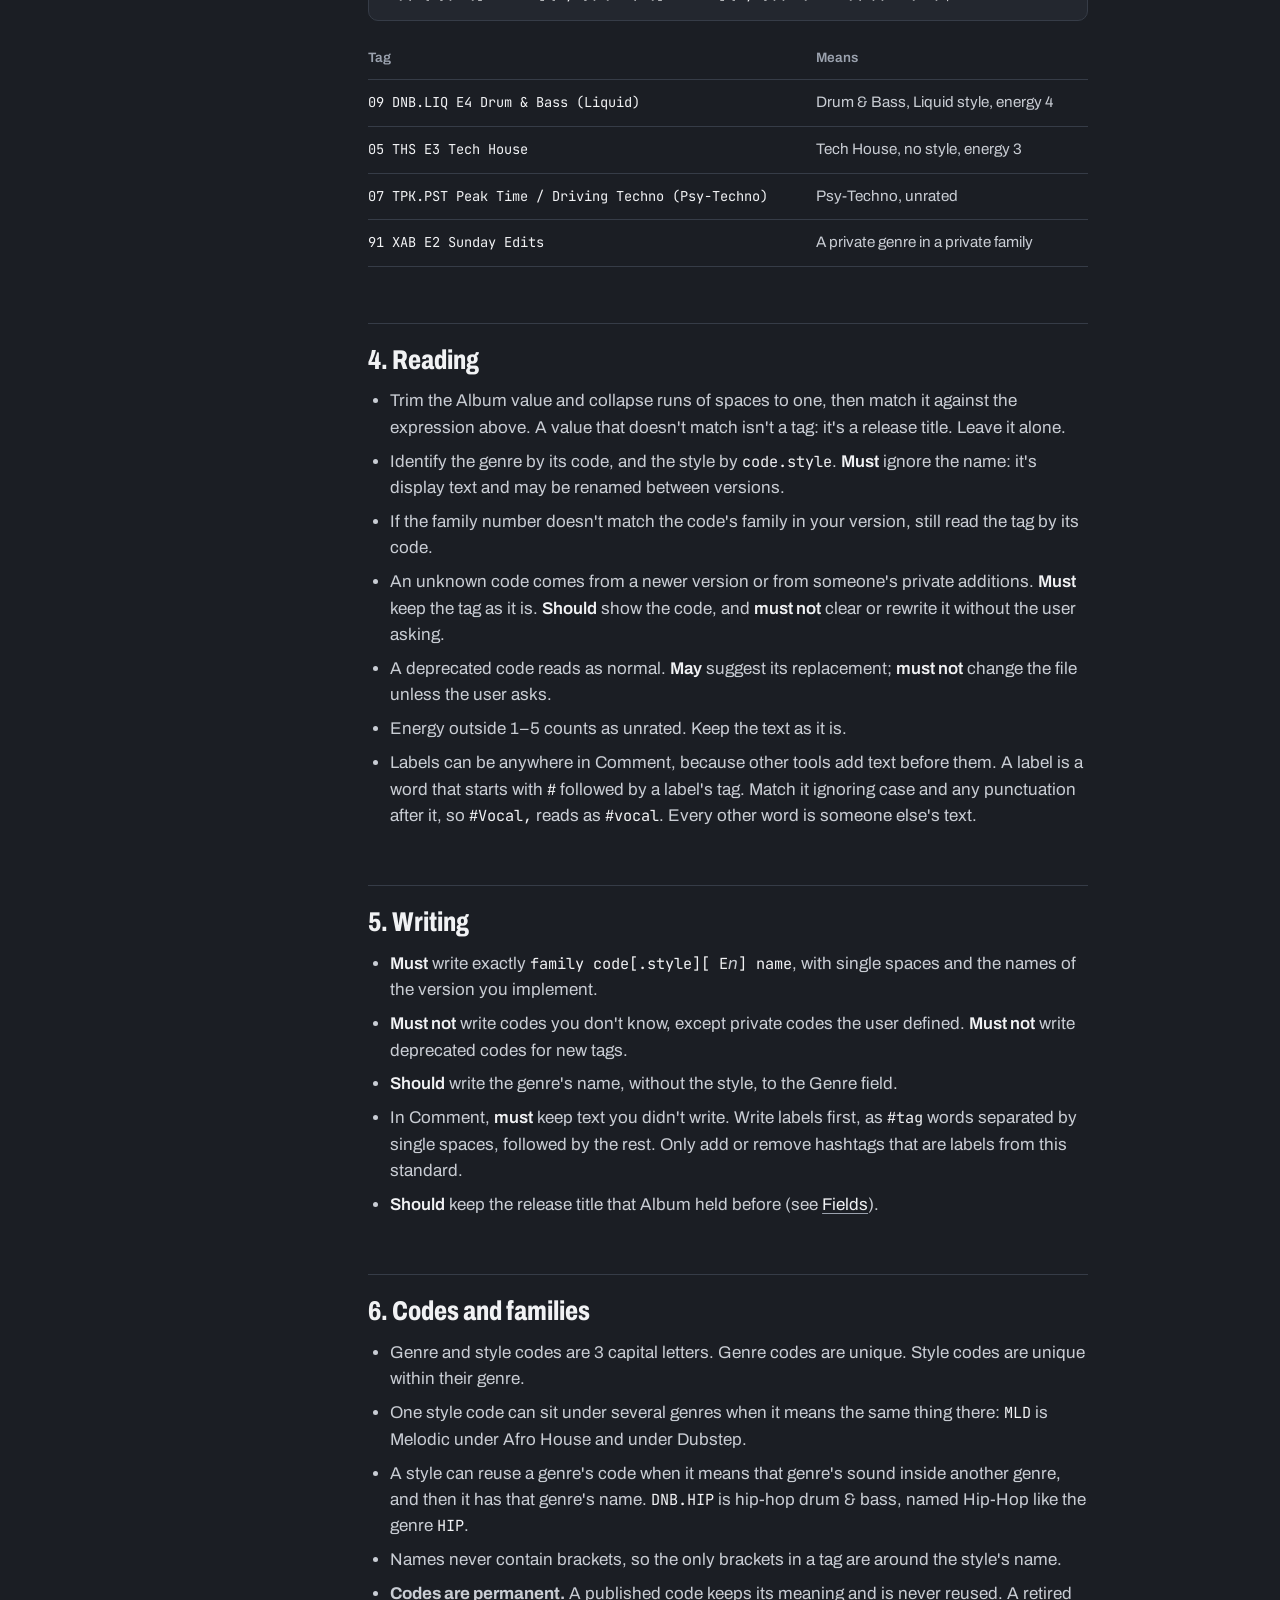
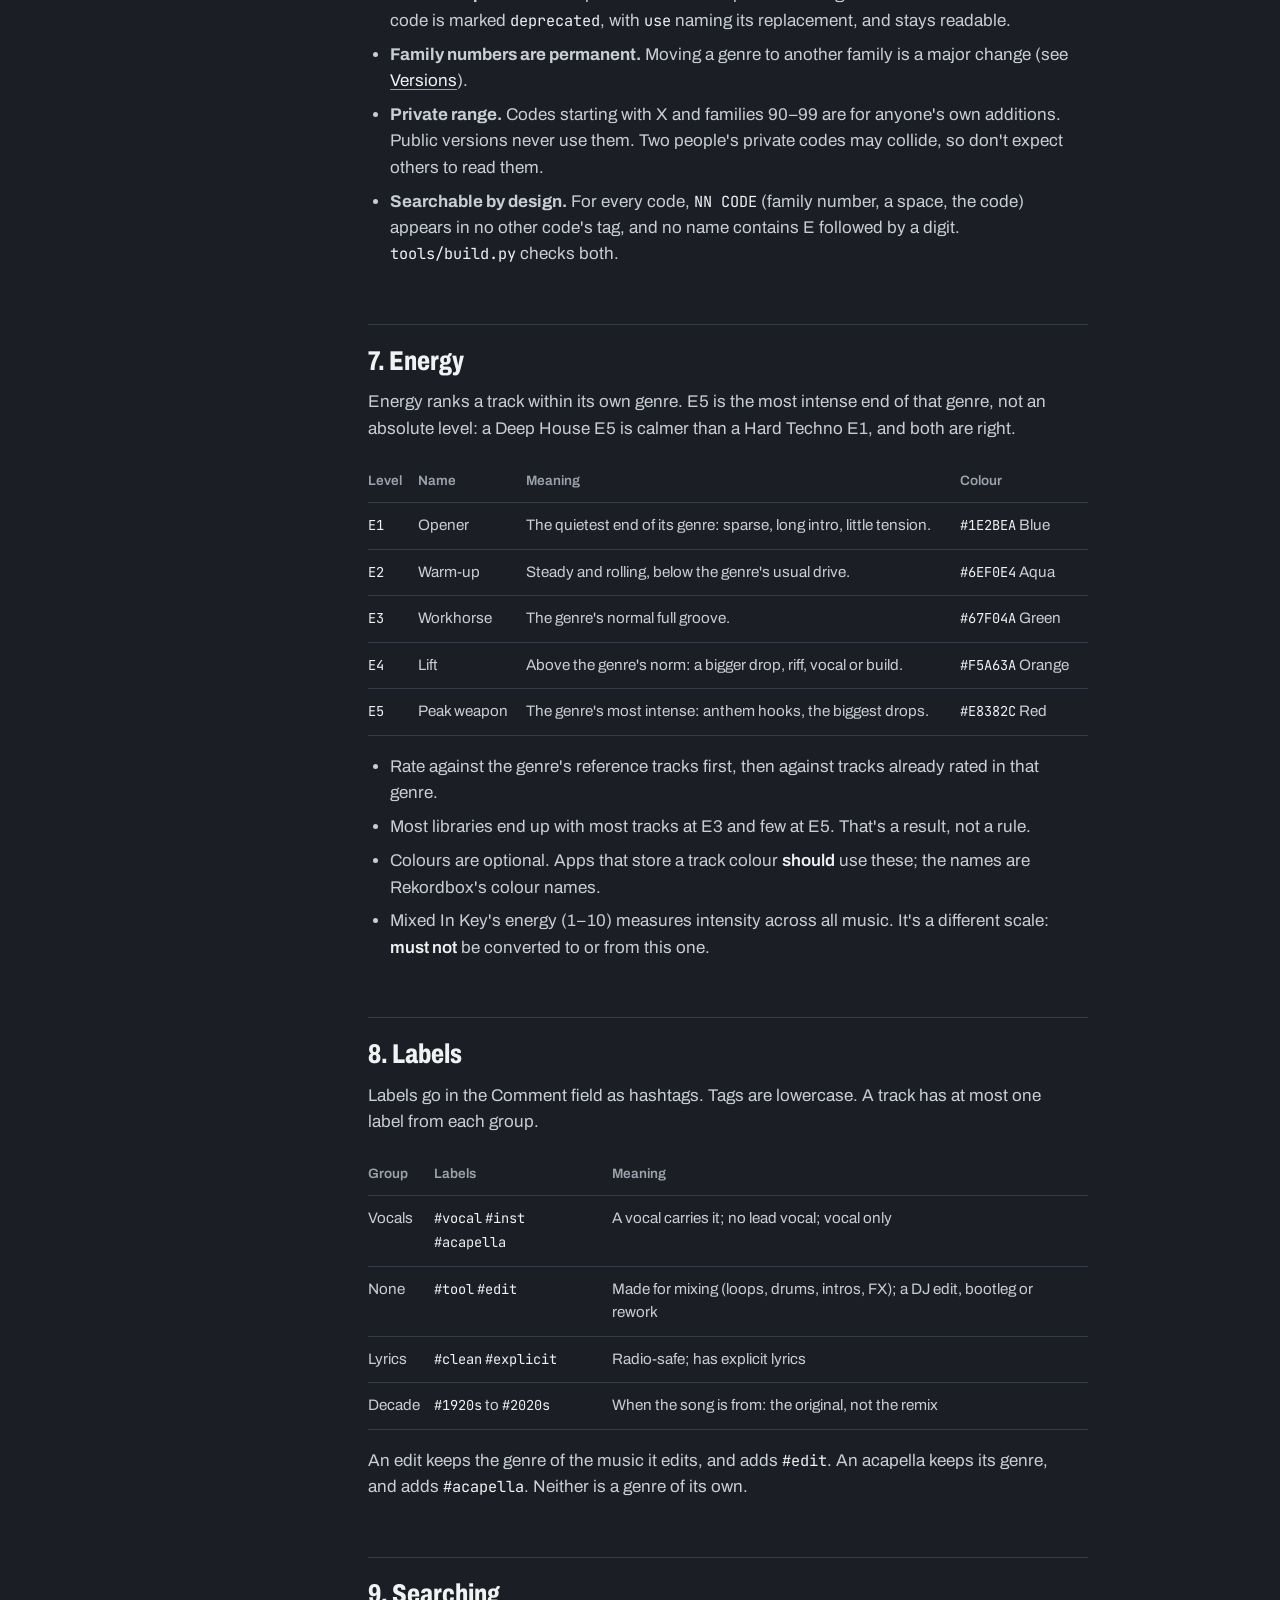
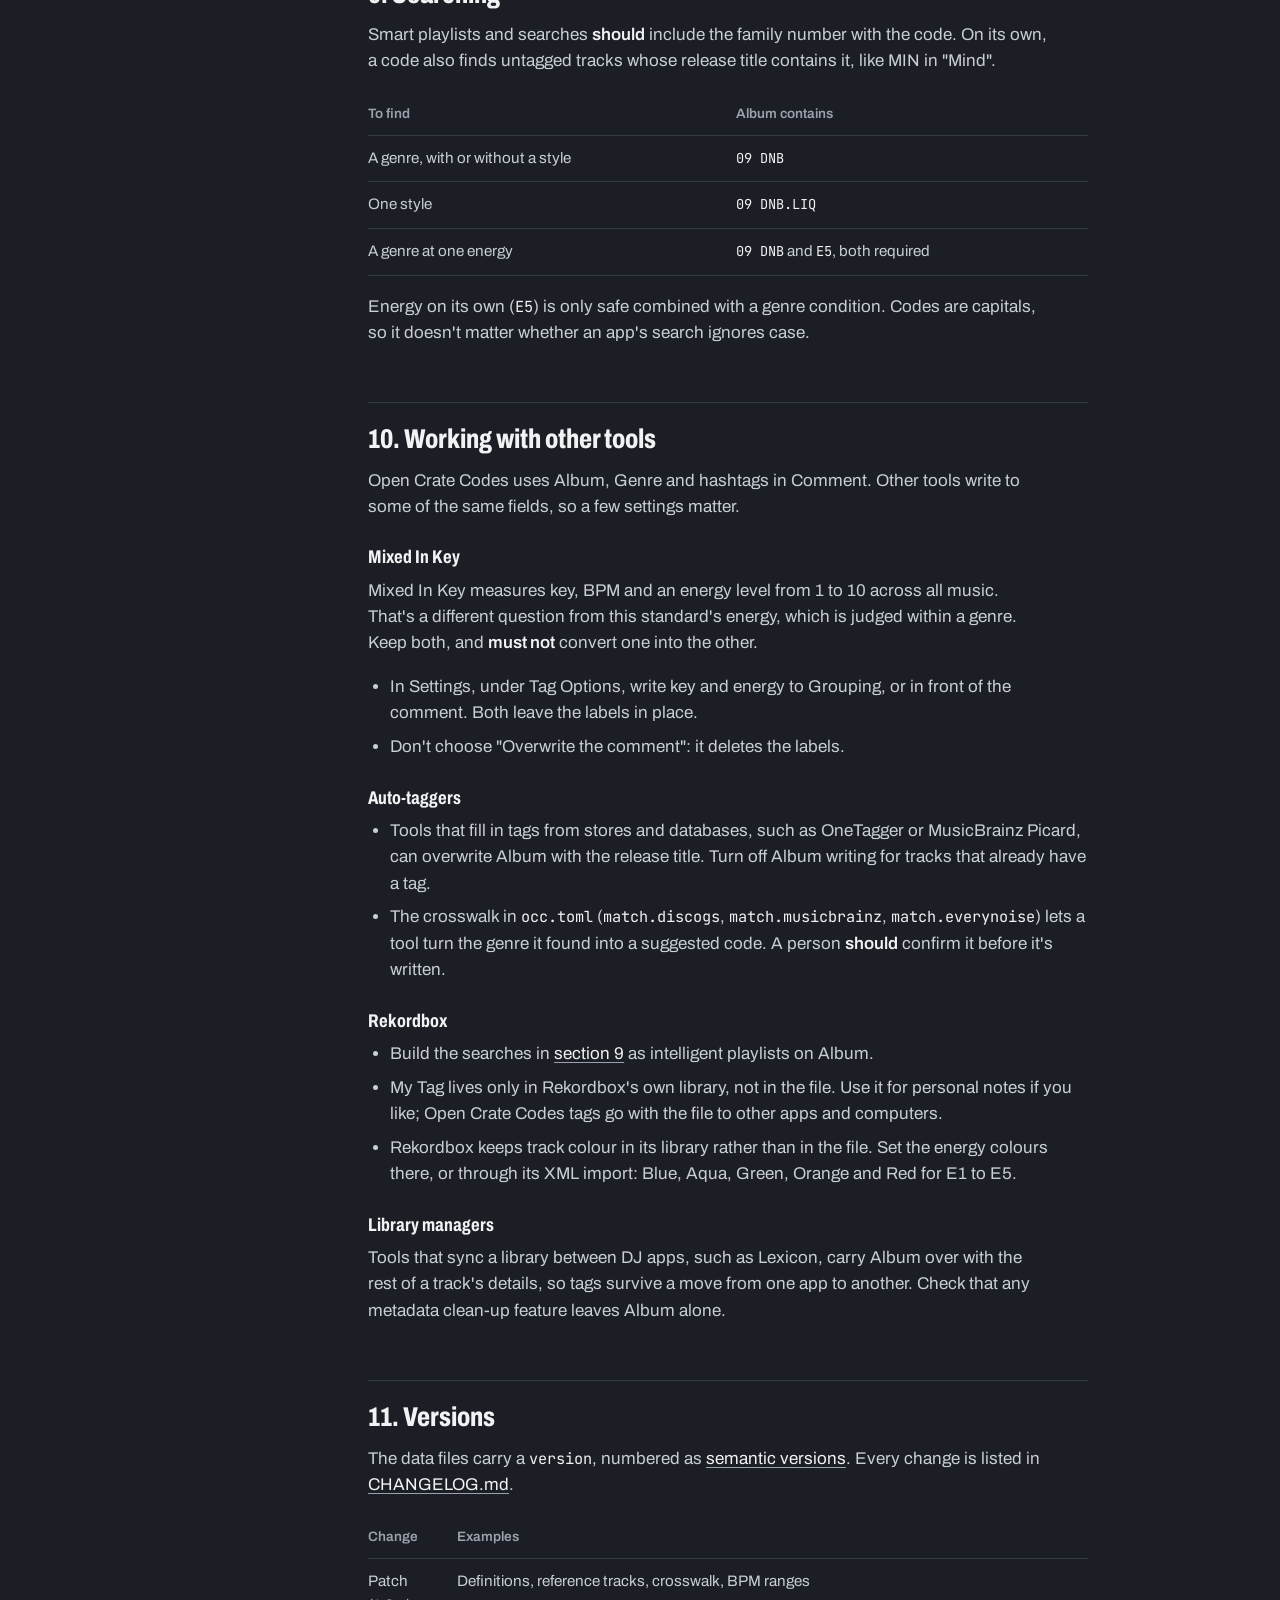
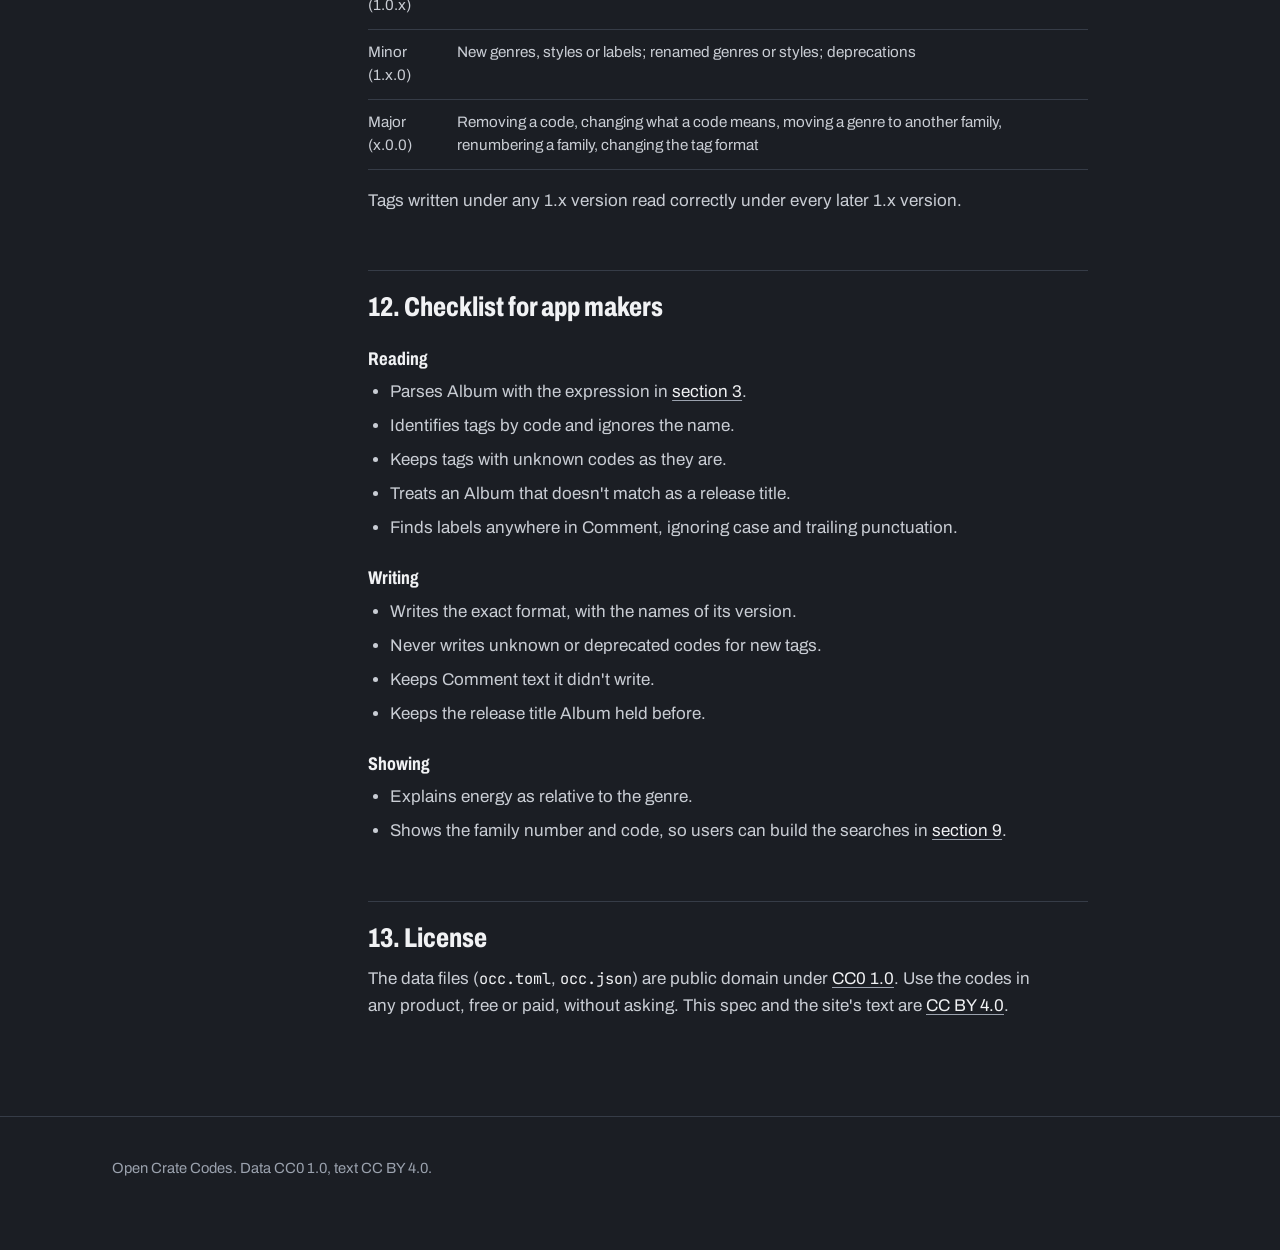
==== commit c705ff42: "Adds github link" ====
--- a/spec.html
+++ b/spec.html
@@ -26,6 +26,7 @@
         <li><a href="index.html#energy">Energy</a></li>
         <li><a href="spec.html" aria-current="page">Spec</a></li>
         <li><a href="index.html#use">Download</a></li>
+        <li><a href="https://github.com/OpenCrateCodes/spec">GitHub</a></li>
       </ul>
     </nav>
   </div>
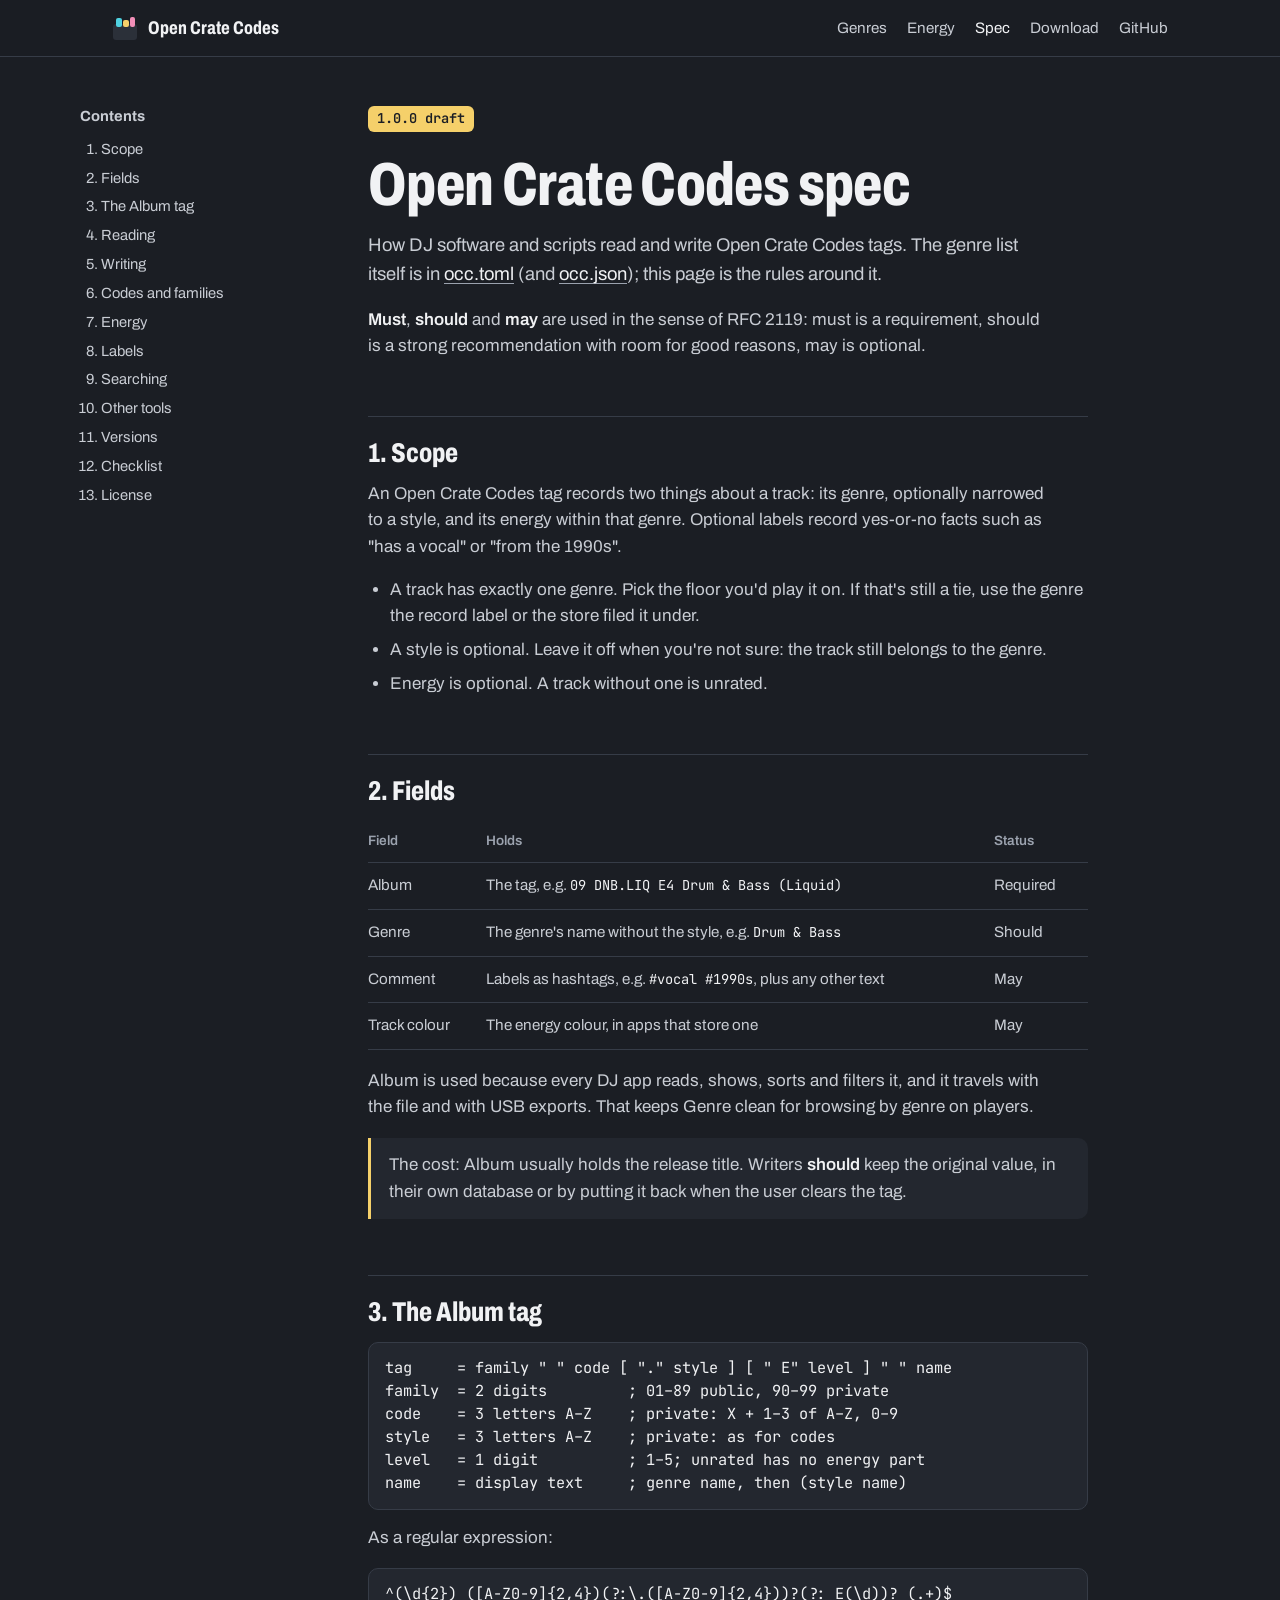
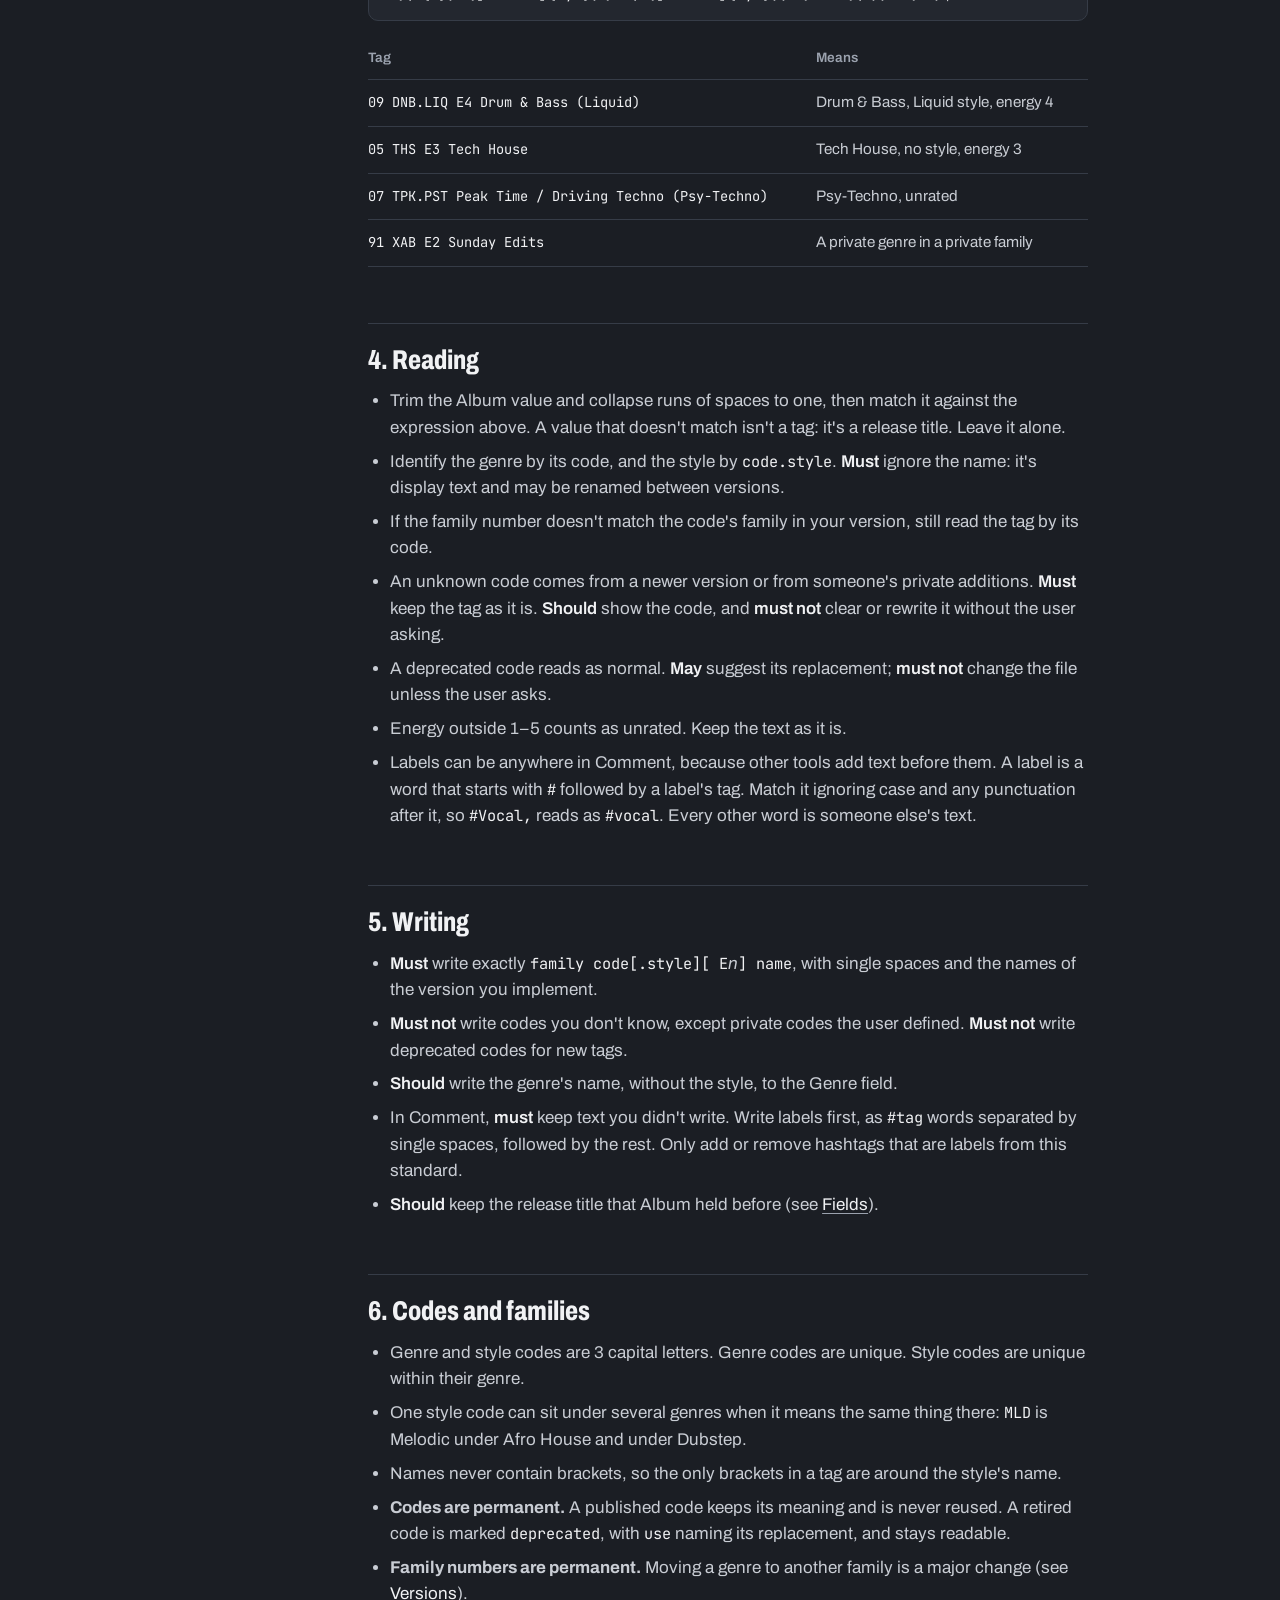
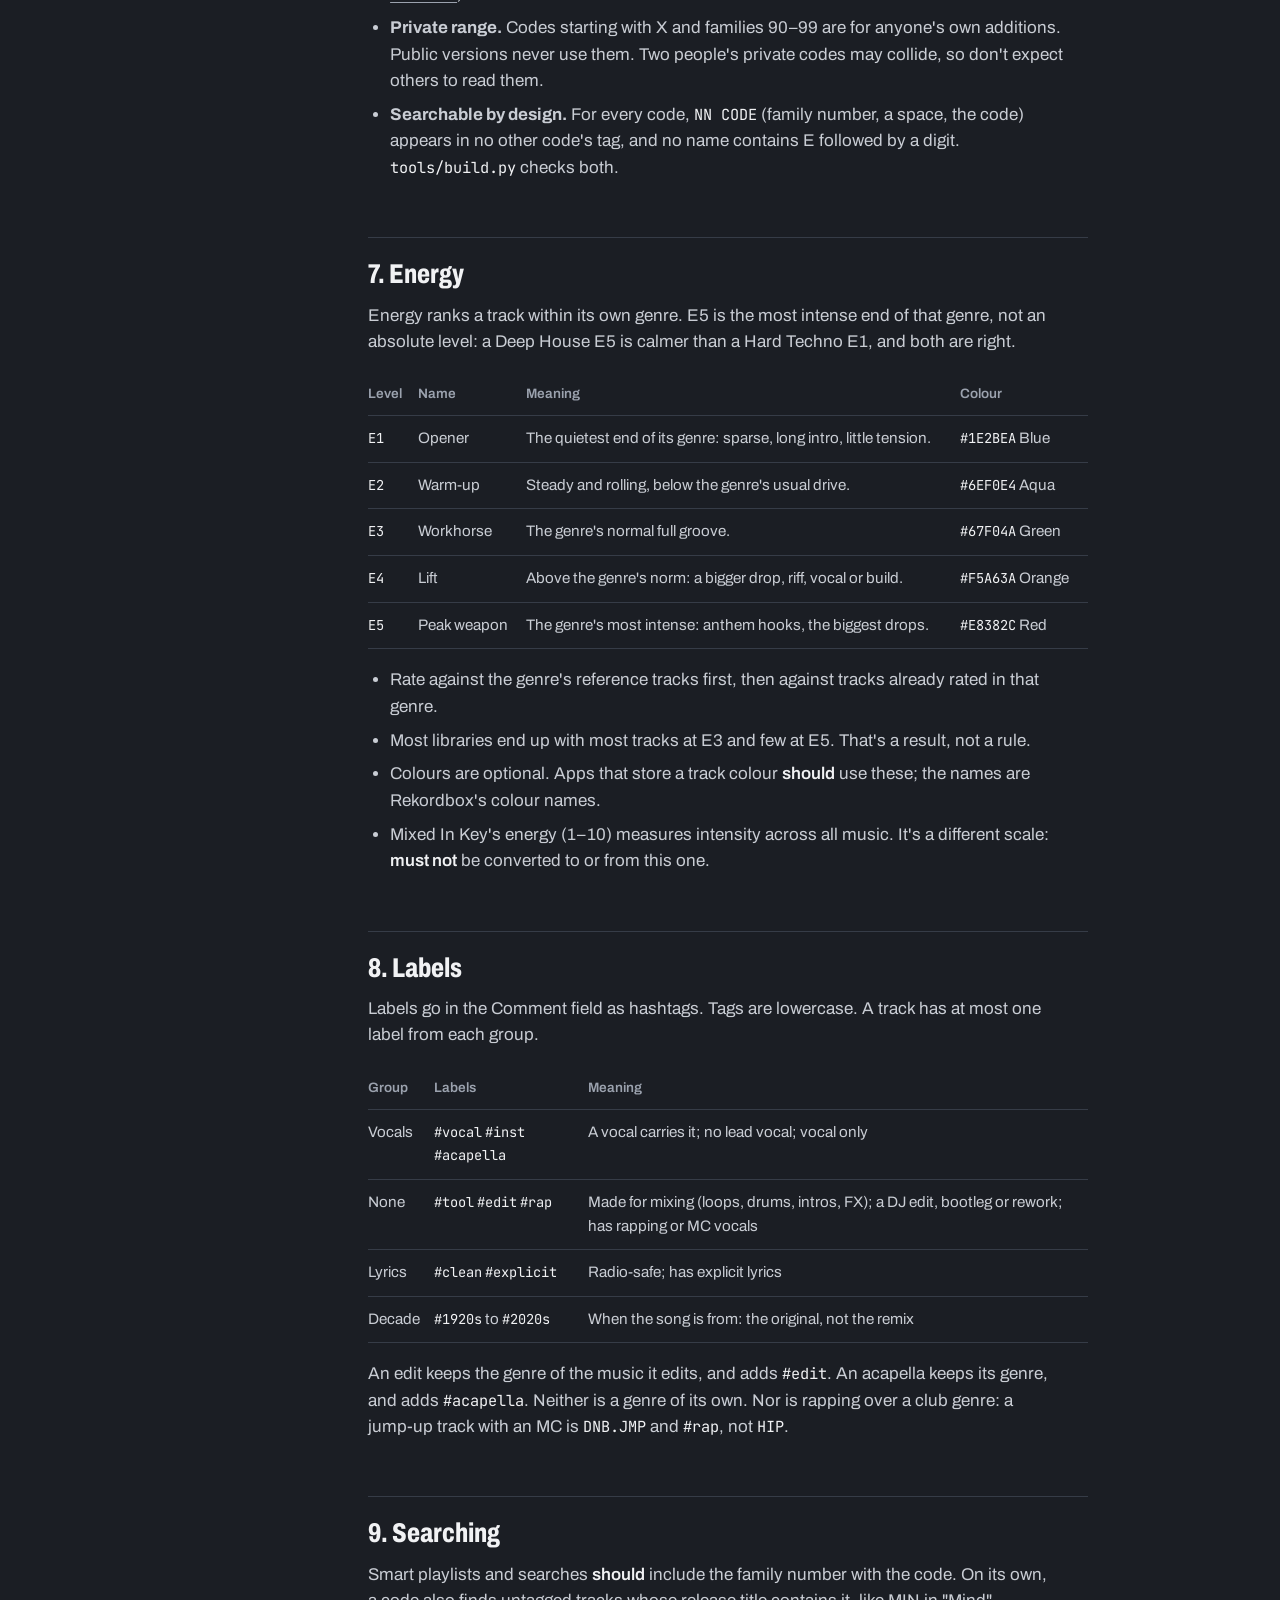
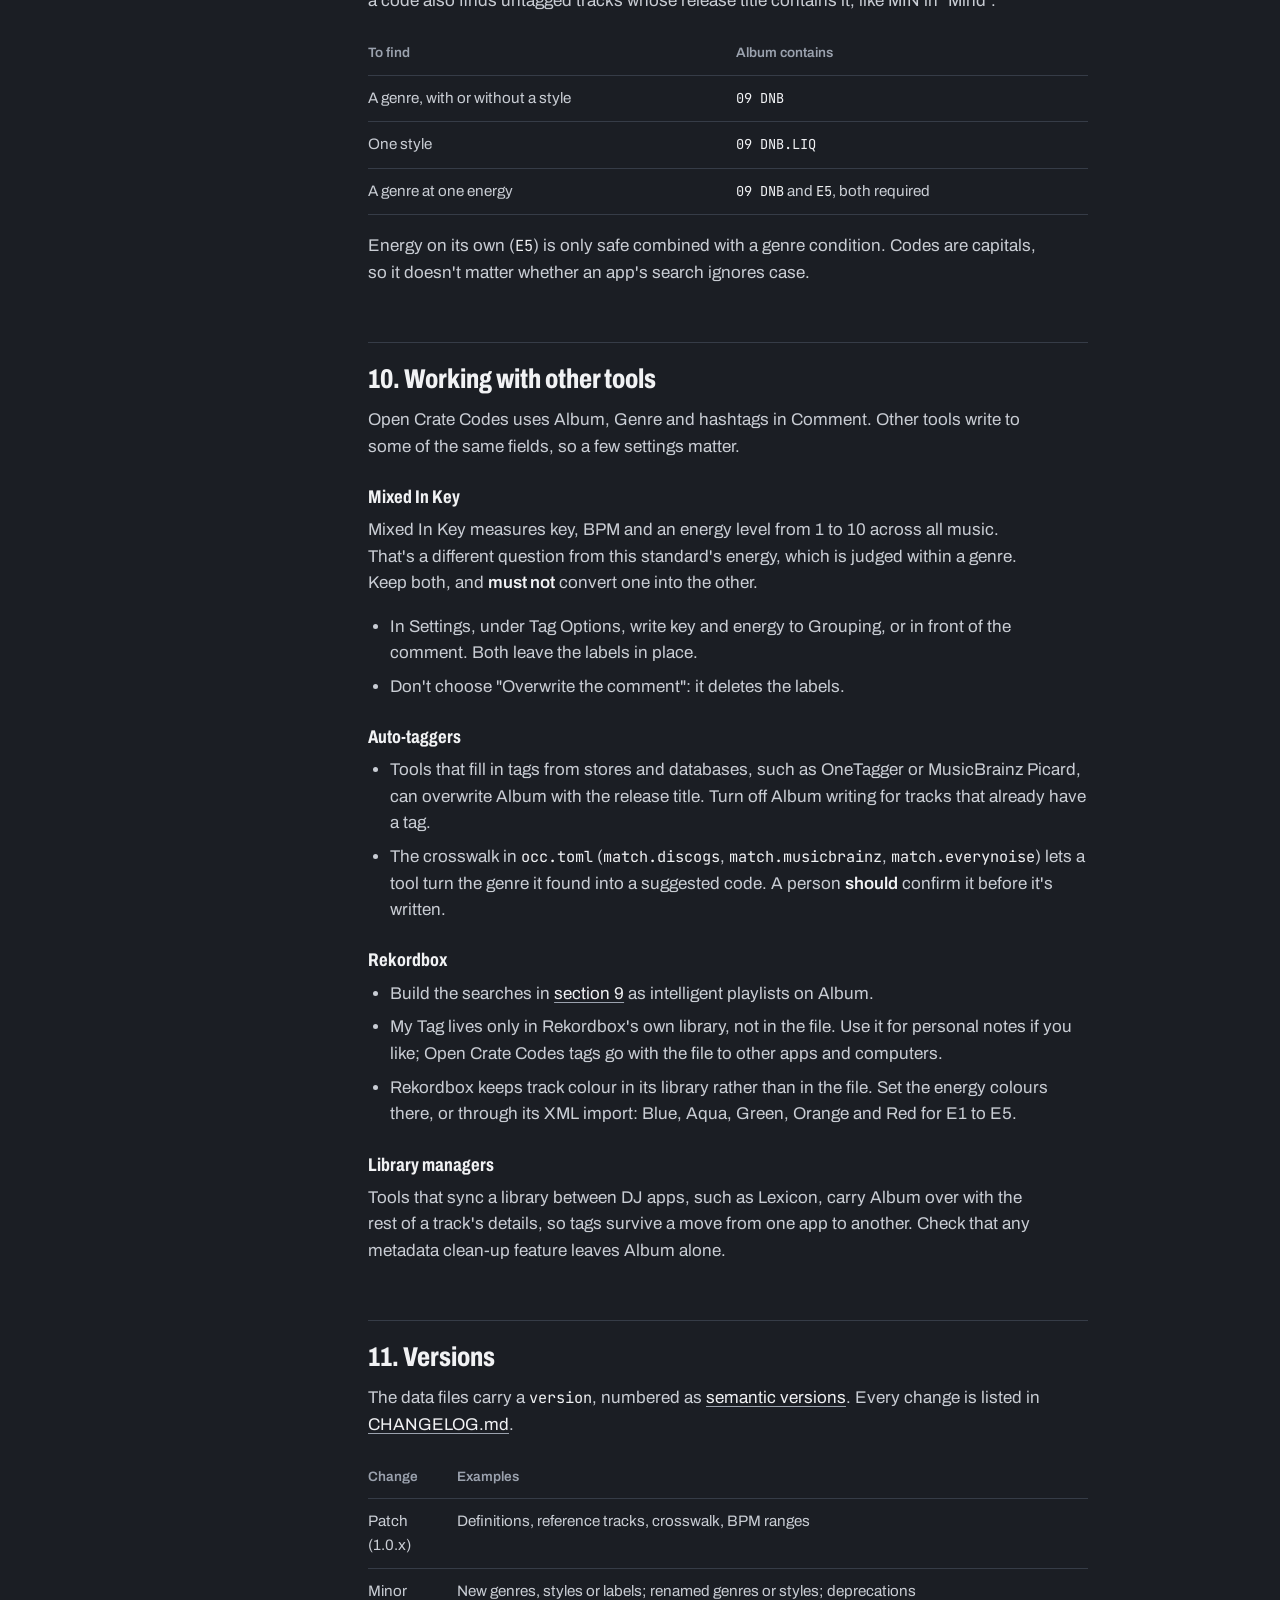
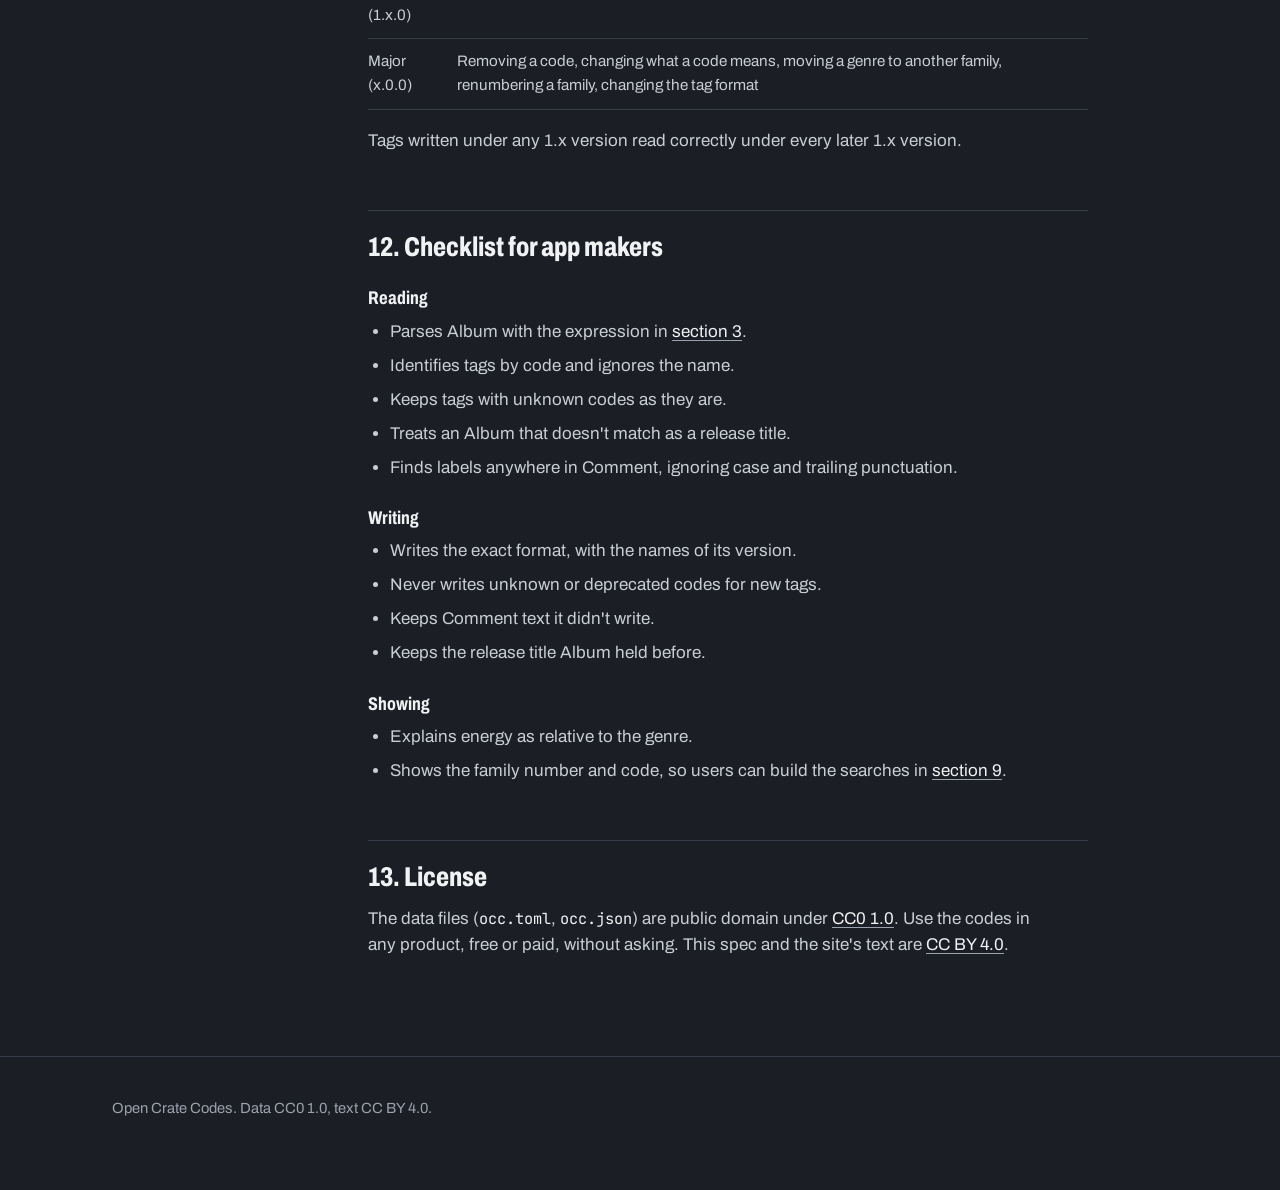
==== commit 52daef0f: "Remove the hip hop style from a few genres and opted for label instead" ====
--- a/spec.html
+++ b/spec.html
@@ -122,7 +122,6 @@
     <ul>
       <li>Genre and style codes are 3 capital letters. Genre codes are unique. Style codes are unique within their genre.</li>
       <li>One style code can sit under several genres when it means the same thing there: <code>MLD</code> is Melodic under Afro House and under Dubstep.</li>
-      <li>A style can reuse a genre's code when it means that genre's sound inside another genre, and then it has that genre's name. <code>DNB.HIP</code> is hip-hop drum &amp; bass, named Hip-Hop like the genre <code>HIP</code>.</li>
       <li>Names never contain brackets, so the only brackets in a tag are around the style's name.</li>
       <li><b>Codes are permanent.</b> A published code keeps its meaning and is never reused. A retired code is marked <code>deprecated</code>, with <code>use</code> naming its replacement, and stays readable.</li>
       <li><b>Family numbers are permanent.</b> Moving a genre to another family is a major change (see <a href="#versions">Versions</a>).</li>
@@ -155,12 +154,12 @@
       <thead><tr><th scope="col">Group</th><th scope="col">Labels</th><th scope="col">Meaning</th></tr></thead>
       <tbody>
         <tr><td>Vocals</td><td><code>#vocal</code> <code>#inst</code> <code>#acapella</code></td><td>A vocal carries it; no lead vocal; vocal only</td></tr>
-        <tr><td>None</td><td><code>#tool</code> <code>#edit</code></td><td>Made for mixing (loops, drums, intros, FX); a DJ edit, bootleg or rework</td></tr>
+        <tr><td>None</td><td><code>#tool</code> <code>#edit</code> <code>#rap</code></td><td>Made for mixing (loops, drums, intros, FX); a DJ edit, bootleg or rework; has rapping or MC vocals</td></tr>
         <tr><td>Lyrics</td><td><code>#clean</code> <code>#explicit</code></td><td>Radio-safe; has explicit lyrics</td></tr>
         <tr><td>Decade</td><td><code>#1920s</code> to <code>#2020s</code></td><td>When the song is from: the original, not the remix</td></tr>
       </tbody>
     </table>
-    <p>An edit keeps the genre of the music it edits, and adds <code>#edit</code>. An acapella keeps its genre, and adds <code>#acapella</code>. Neither is a genre of its own.</p>
+    <p>An edit keeps the genre of the music it edits, and adds <code>#edit</code>. An acapella keeps its genre, and adds <code>#acapella</code>. Neither is a genre of its own. Nor is rapping over a club genre: a jump-up track with an MC is <code>DNB.JMP</code> and <code>#rap</code>, not <code>HIP</code>.</p>
 
     <h2 id="searching">9. Searching</h2>
     <p>Smart playlists and searches <span class="must">should</span> include the family number with the code. On its own, a code also finds untagged tracks whose release title contains it, like MIN in "Mind".</p>
--- a/style.css
+++ b/style.css
@@ -95,7 +95,7 @@
 @media (min-width: 600px) { .pick-top { grid-template-columns: auto 1fr; align-items: center; gap: 20px; } }
 
 /* Family tabs, cut like crate dividers: 4 across on phones, 6 across on wider screens. */
-.fam-tabs { display: grid; grid-template-columns: repeat(4, 1fr); gap: 6px 5px; align-items: end; }
+.fam-tabs { display: grid; grid-template-columns: repeat(4, 1fr); grid-auto-rows: 1fr; gap: 6px 5px; }
 @media (min-width: 600px) { .fam-tabs { grid-template-columns: repeat(6, 1fr); } }
 .fam-btn { display: flex; flex-direction: column; align-items: flex-start; gap: 2px; min-height: 58px; padding: 8px 9px 7px; border: 0; border-radius: 10px 10px 3px 3px; cursor: pointer; text-align: left; color: var(--ink-2); background: color-mix(in srgb, var(--fc) 16%, var(--surface)); box-shadow: inset 0 3px 0 var(--fc); font: 500 .78rem/1.15 var(--sans); }
 .fam-btn b { font: 700 .9rem var(--mono); color: var(--fc); }
@@ -187,7 +187,17 @@
 .styles li code { color: var(--fc); margin-right: .5ch; }
 .styles li.gone { text-decoration: line-through; color: var(--muted); }
 .refs { list-style: none; margin: 0; padding: 0; display: grid; gap: 6px; }
-.refs li { display: flex; gap: 10px; align-items: baseline; }
+.refs li { display: flex; gap: 10px; align-items: center; }
+/* Preview: a play triangle, pause bars while it plays, and a ring in the family colour that fills
+   over its 30 seconds. */
+.play { flex: none; position: relative; display: grid; place-items: center; width: 30px; height: 30px; padding: 0; border: 1px solid var(--line); border-radius: 50%; background: var(--ground); color: var(--ink); cursor: pointer; }
+span.play { visibility: hidden; }
+.play:hover { border-color: var(--ink-2); }
+.play::before { content: ""; width: 9px; height: 10px; margin-left: 2px; background: currentColor; clip-path: polygon(0 0, 100% 50%, 0 100%); }
+.play[data-state="playing"]::before { margin-left: 0; clip-path: none; background: linear-gradient(90deg, currentColor 0 35%, transparent 35% 65%, currentColor 65%); }
+.play::after { content: ""; position: absolute; inset: -1px; border-radius: 50%; background: conic-gradient(var(--fc) calc(var(--p, 0) * 1turn), transparent 0); -webkit-mask: radial-gradient(farthest-side, transparent calc(100% - 2px), #000 calc(100% - 2px)); mask: radial-gradient(farthest-side, transparent calc(100% - 2px), #000 calc(100% - 2px)); }
+.play[data-state="wait"]::after { background: conic-gradient(var(--fc) .25turn, transparent 0); }
+.play:disabled { opacity: .35; cursor: default; }
 .echip { font: 700 .75rem/1 var(--mono); padding: 4px 6px; border-radius: 5px; background: var(--lc); color: var(--lfg); flex: none; }
 .xwalk { display: grid; gap: 4px; font-size: .92rem; }
 .xwalk div { display: grid; grid-template-columns: 7.5rem 1fr; gap: 10px; }
@@ -268,4 +278,6 @@
   .tag .part > span:first-child { transition: color .2s; }
   .genre .more { animation: open .18s ease-out; }
   @keyframes open { from { opacity: 0; transform: translateY(-4px); } }
-}
+  .play[data-state="wait"]::after { animation: spin .8s linear infinite; }
+  @keyframes spin { to { transform: rotate(1turn); } }
+}
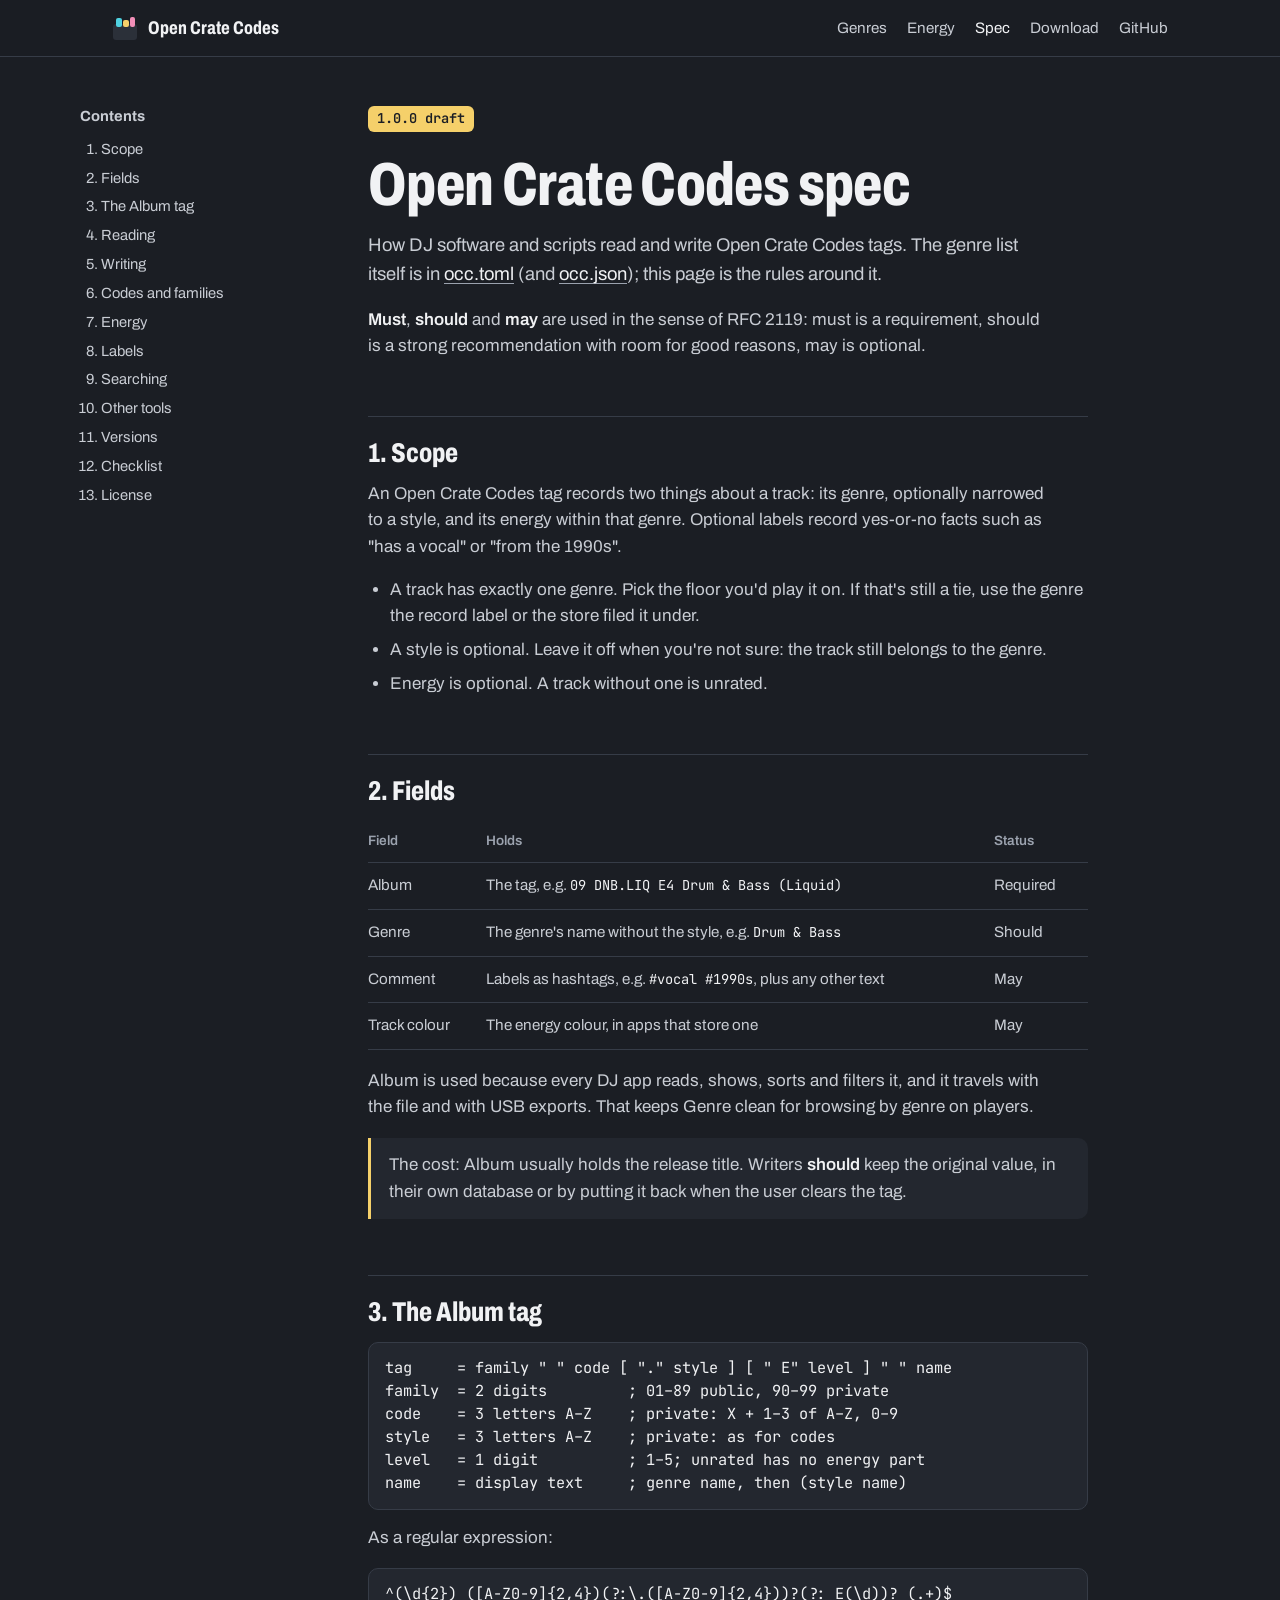
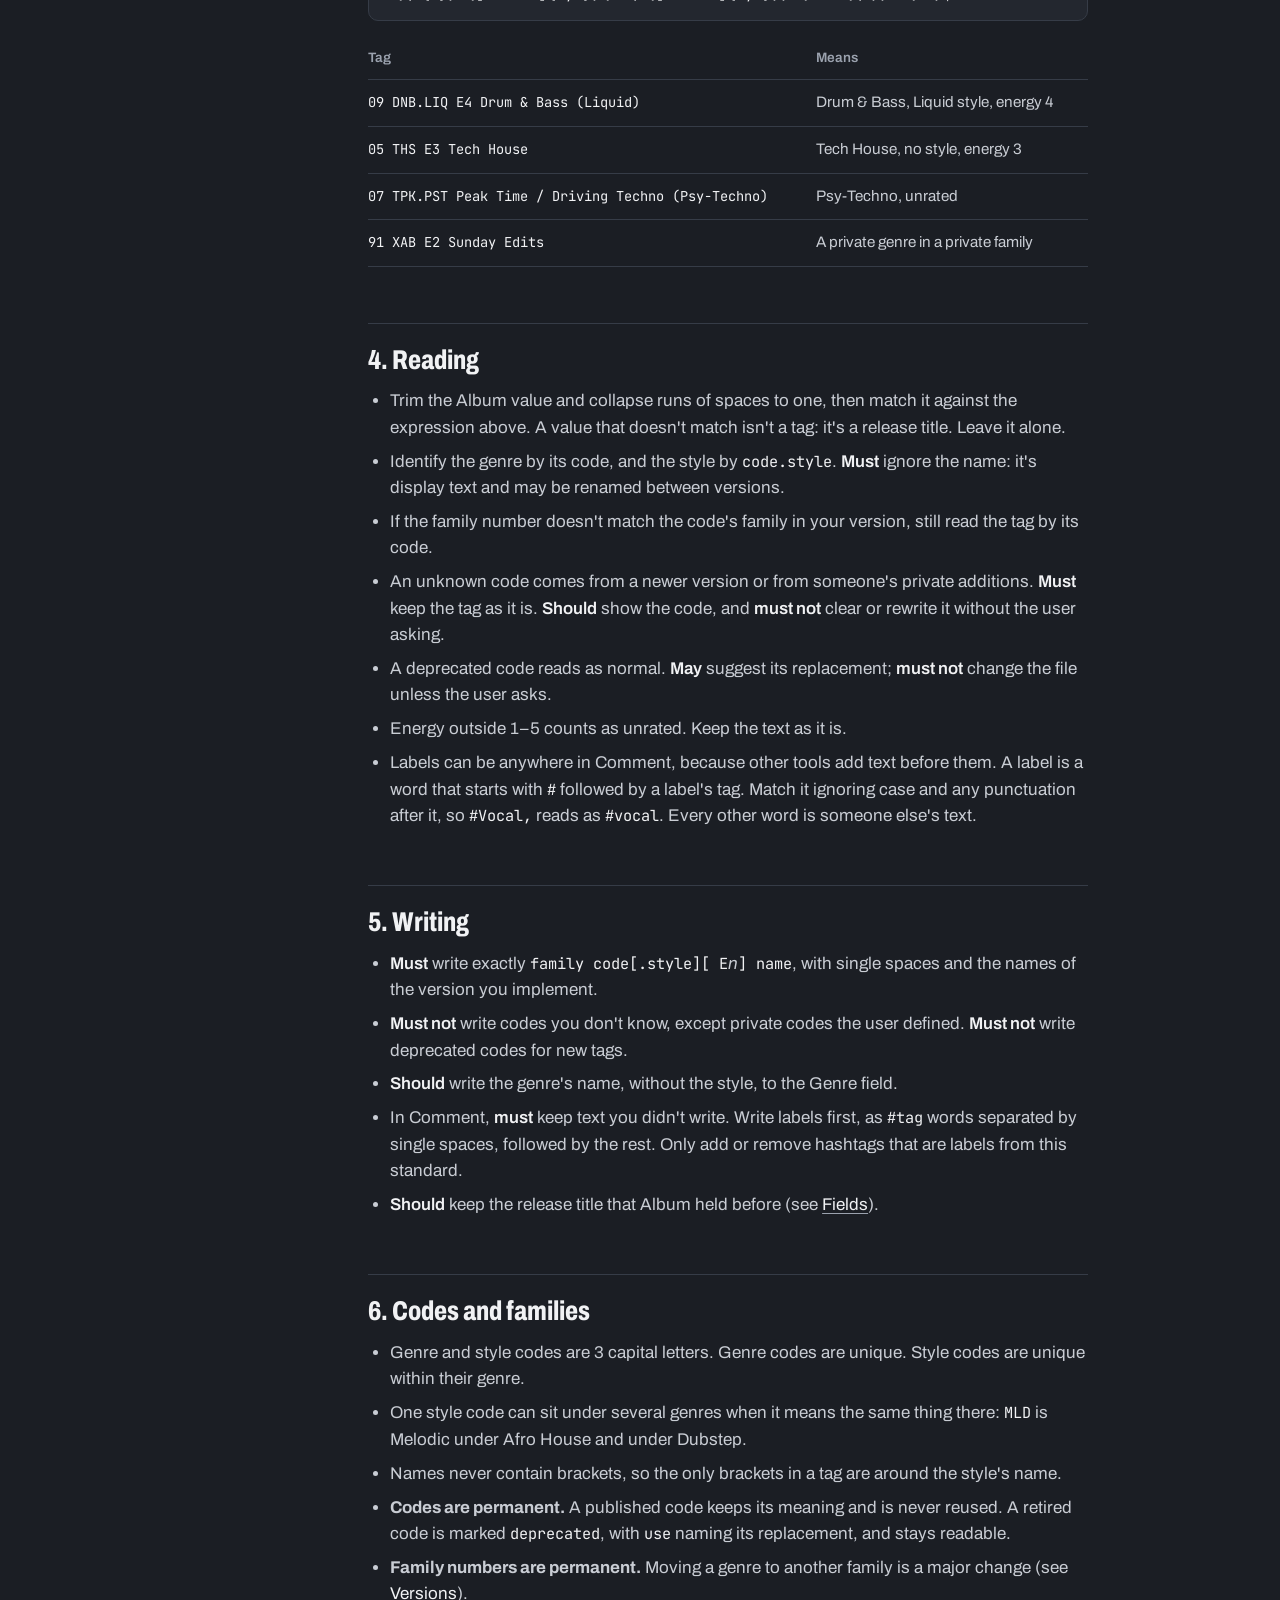
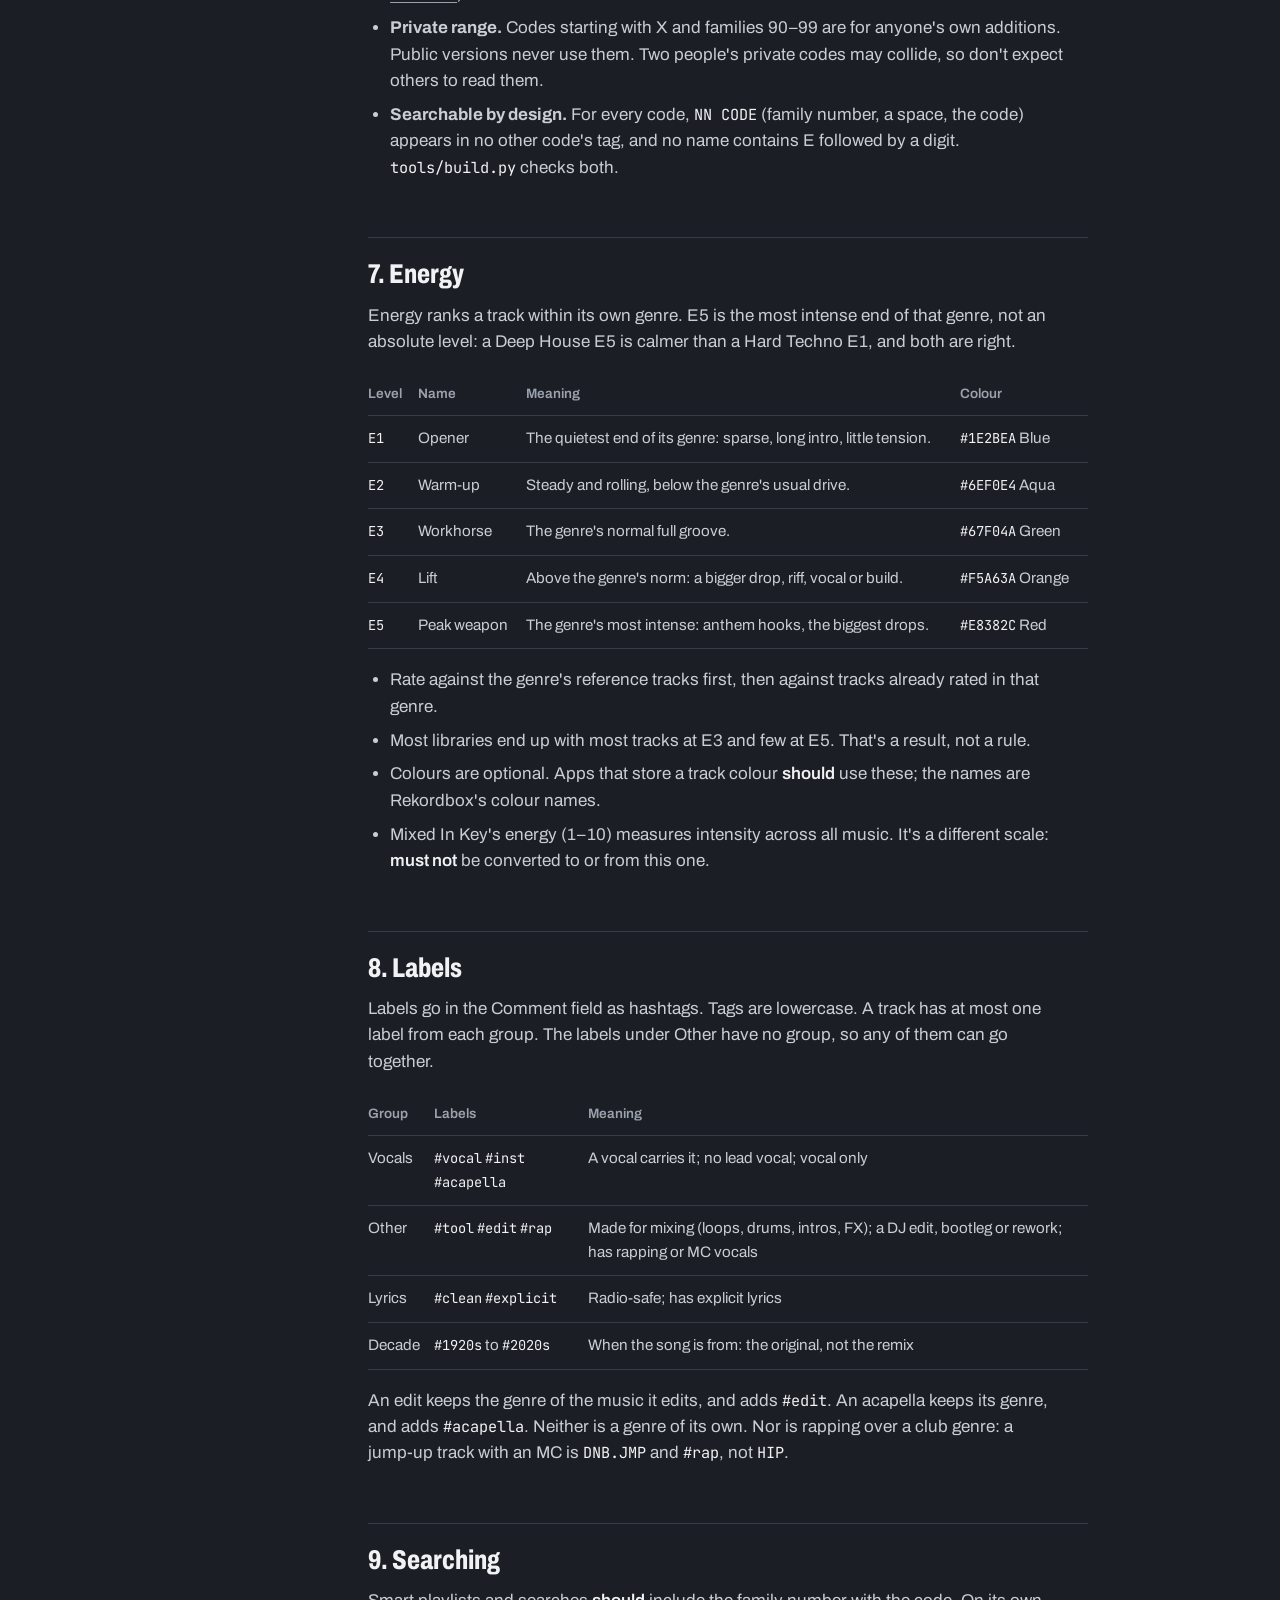
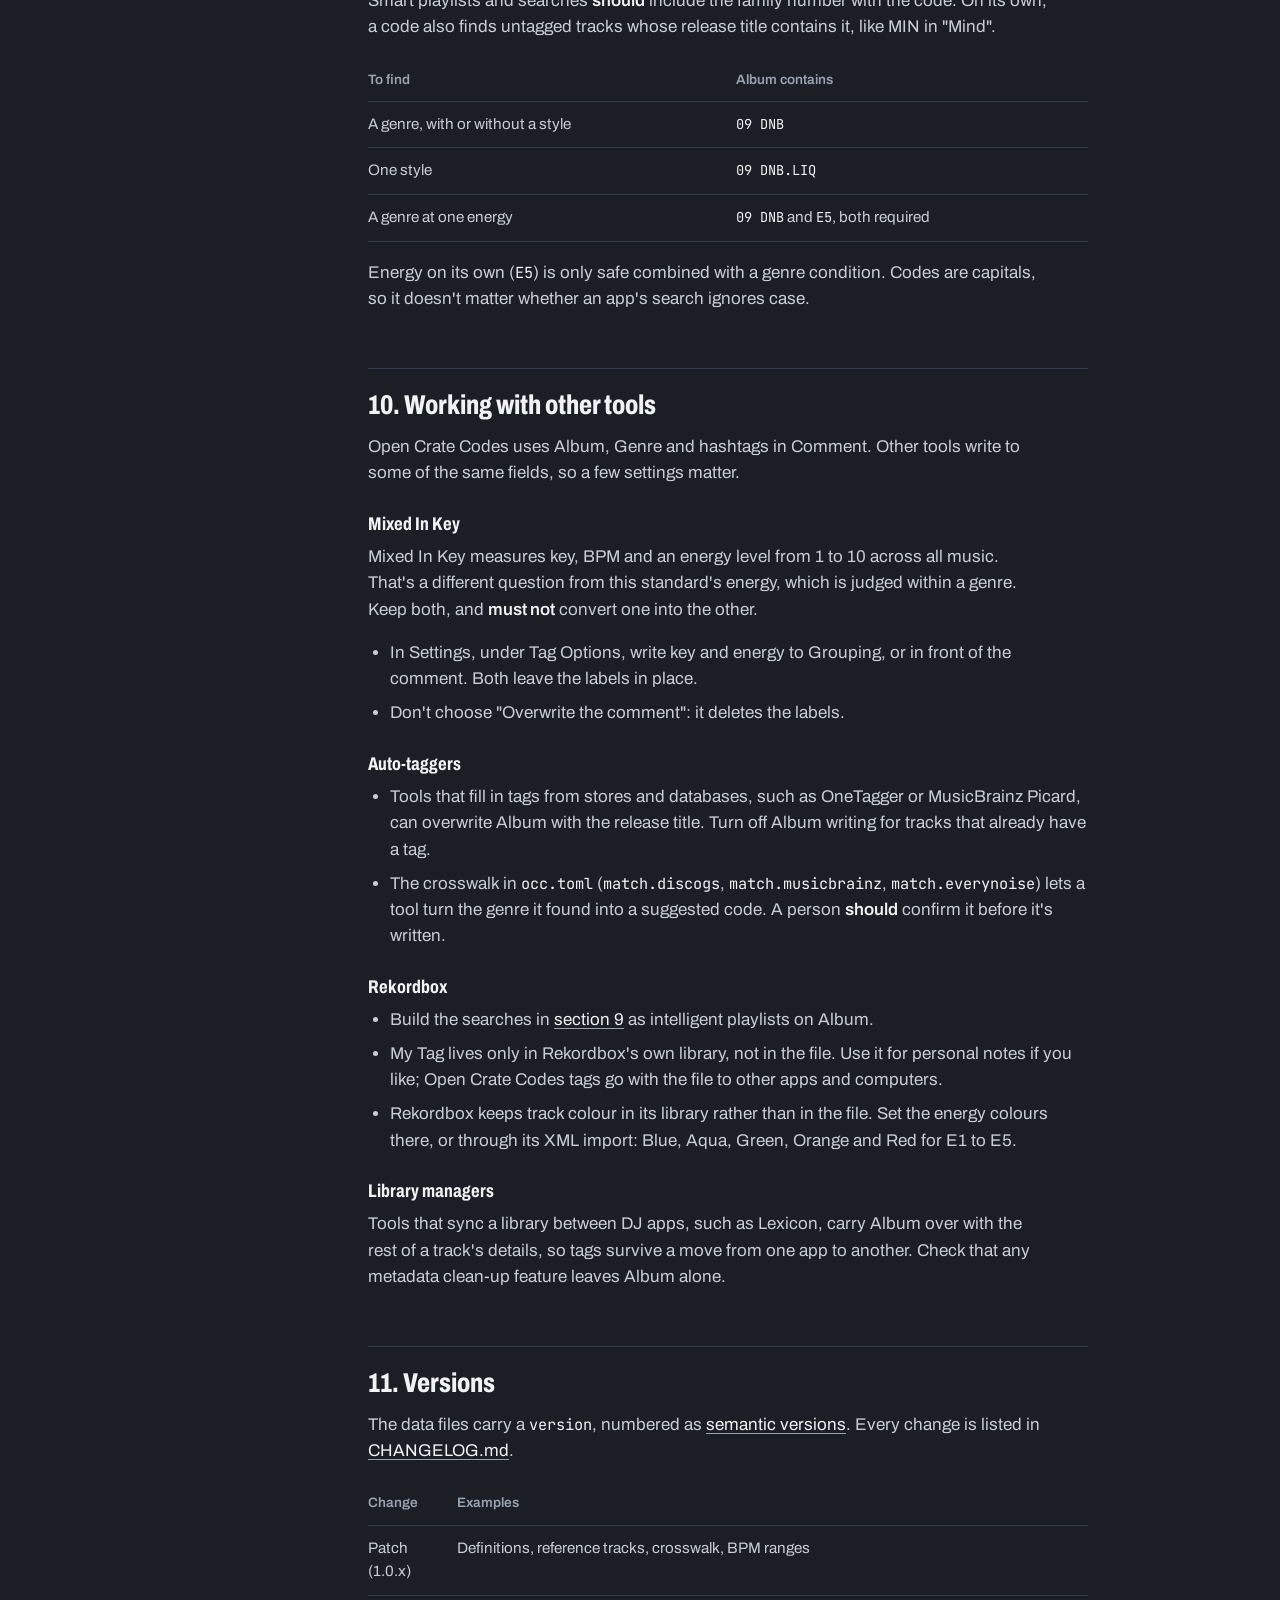
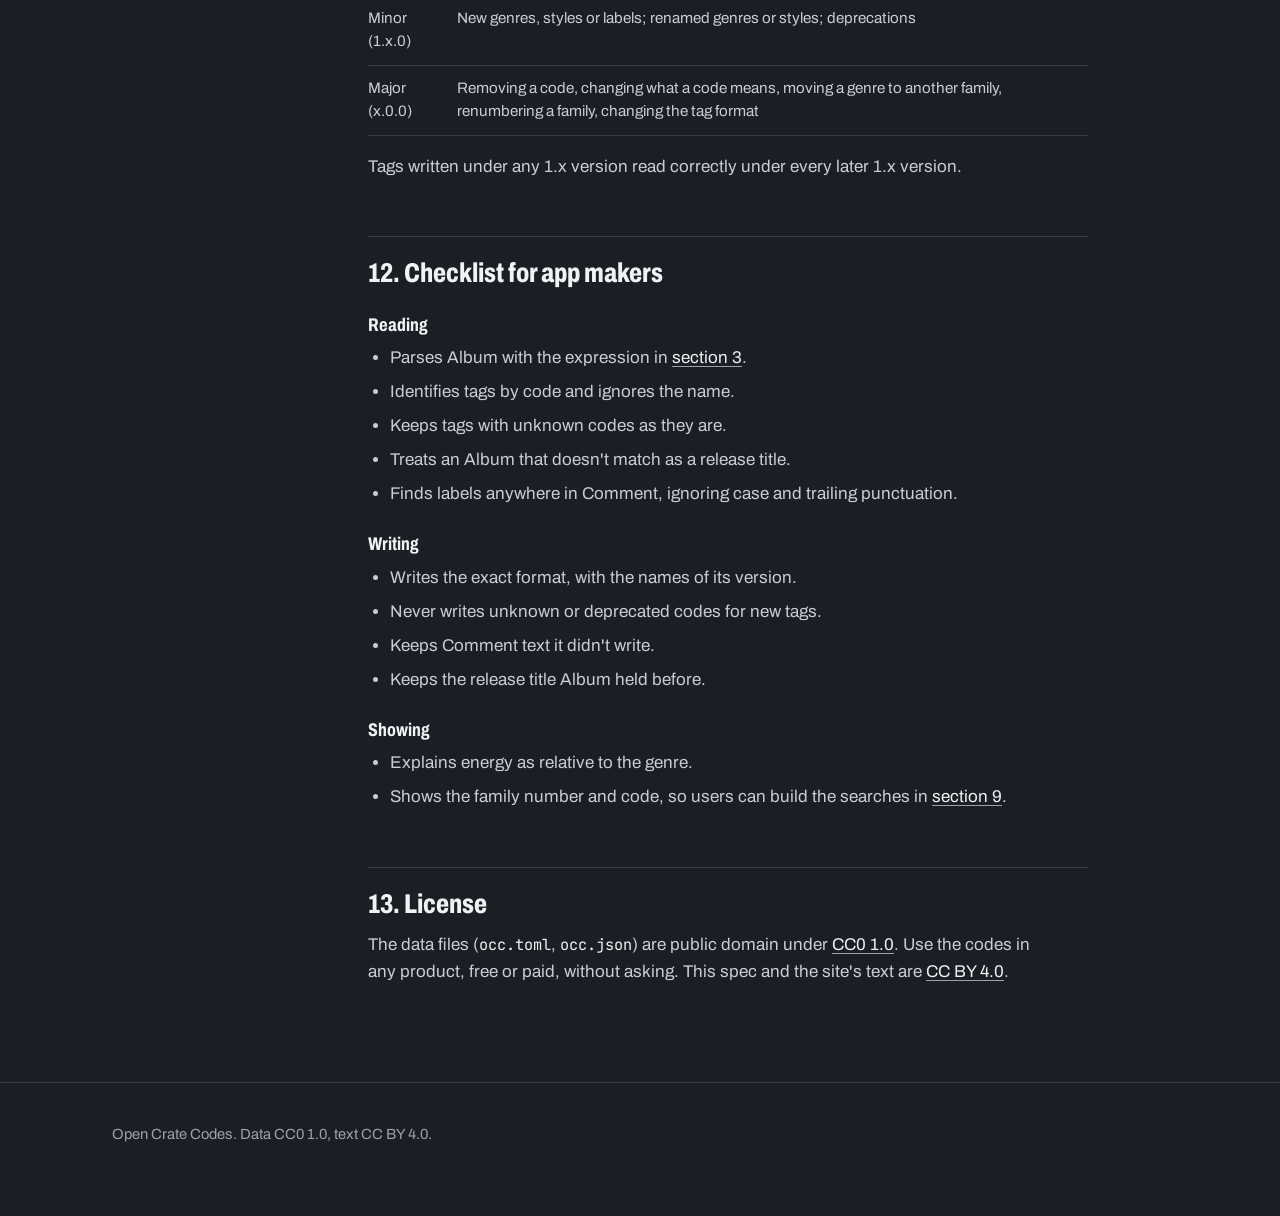
==== commit d491e199: "Add previews for the missing tracks" ====
--- a/spec.html
+++ b/spec.html
@@ -149,12 +149,12 @@
     </ul>
 
     <h2 id="labels">8. Labels</h2>
-    <p>Labels go in the Comment field as hashtags. Tags are lowercase. A track has at most one label from each group.</p>
+    <p>Labels go in the Comment field as hashtags. Tags are lowercase. A track has at most one label from each group. The labels under Other have no group, so any of them can go together.</p>
     <table>
       <thead><tr><th scope="col">Group</th><th scope="col">Labels</th><th scope="col">Meaning</th></tr></thead>
       <tbody>
         <tr><td>Vocals</td><td><code>#vocal</code> <code>#inst</code> <code>#acapella</code></td><td>A vocal carries it; no lead vocal; vocal only</td></tr>
-        <tr><td>None</td><td><code>#tool</code> <code>#edit</code> <code>#rap</code></td><td>Made for mixing (loops, drums, intros, FX); a DJ edit, bootleg or rework; has rapping or MC vocals</td></tr>
+        <tr><td>Other</td><td><code>#tool</code> <code>#edit</code> <code>#rap</code></td><td>Made for mixing (loops, drums, intros, FX); a DJ edit, bootleg or rework; has rapping or MC vocals</td></tr>
         <tr><td>Lyrics</td><td><code>#clean</code> <code>#explicit</code></td><td>Radio-safe; has explicit lyrics</td></tr>
         <tr><td>Decade</td><td><code>#1920s</code> to <code>#2020s</code></td><td>When the song is from: the original, not the remix</td></tr>
       </tbody>
--- a/style.css
+++ b/style.css
@@ -188,6 +188,8 @@
 .styles li.gone { text-decoration: line-through; color: var(--muted); }
 .refs { list-style: none; margin: 0; padding: 0; display: grid; gap: 6px; }
 .refs li { display: flex; gap: 10px; align-items: center; }
+/* Where a preview that isn't from Deezer comes from. */
+.refs .src { color: var(--muted); font-size: .8rem; white-space: nowrap; }
 /* Preview: a play triangle, pause bars while it plays, and a ring in the family colour that fills
    over its 30 seconds. */
 .play { flex: none; position: relative; display: grid; place-items: center; width: 30px; height: 30px; padding: 0; border: 1px solid var(--line); border-radius: 50%; background: var(--ground); color: var(--ink); cursor: pointer; }
